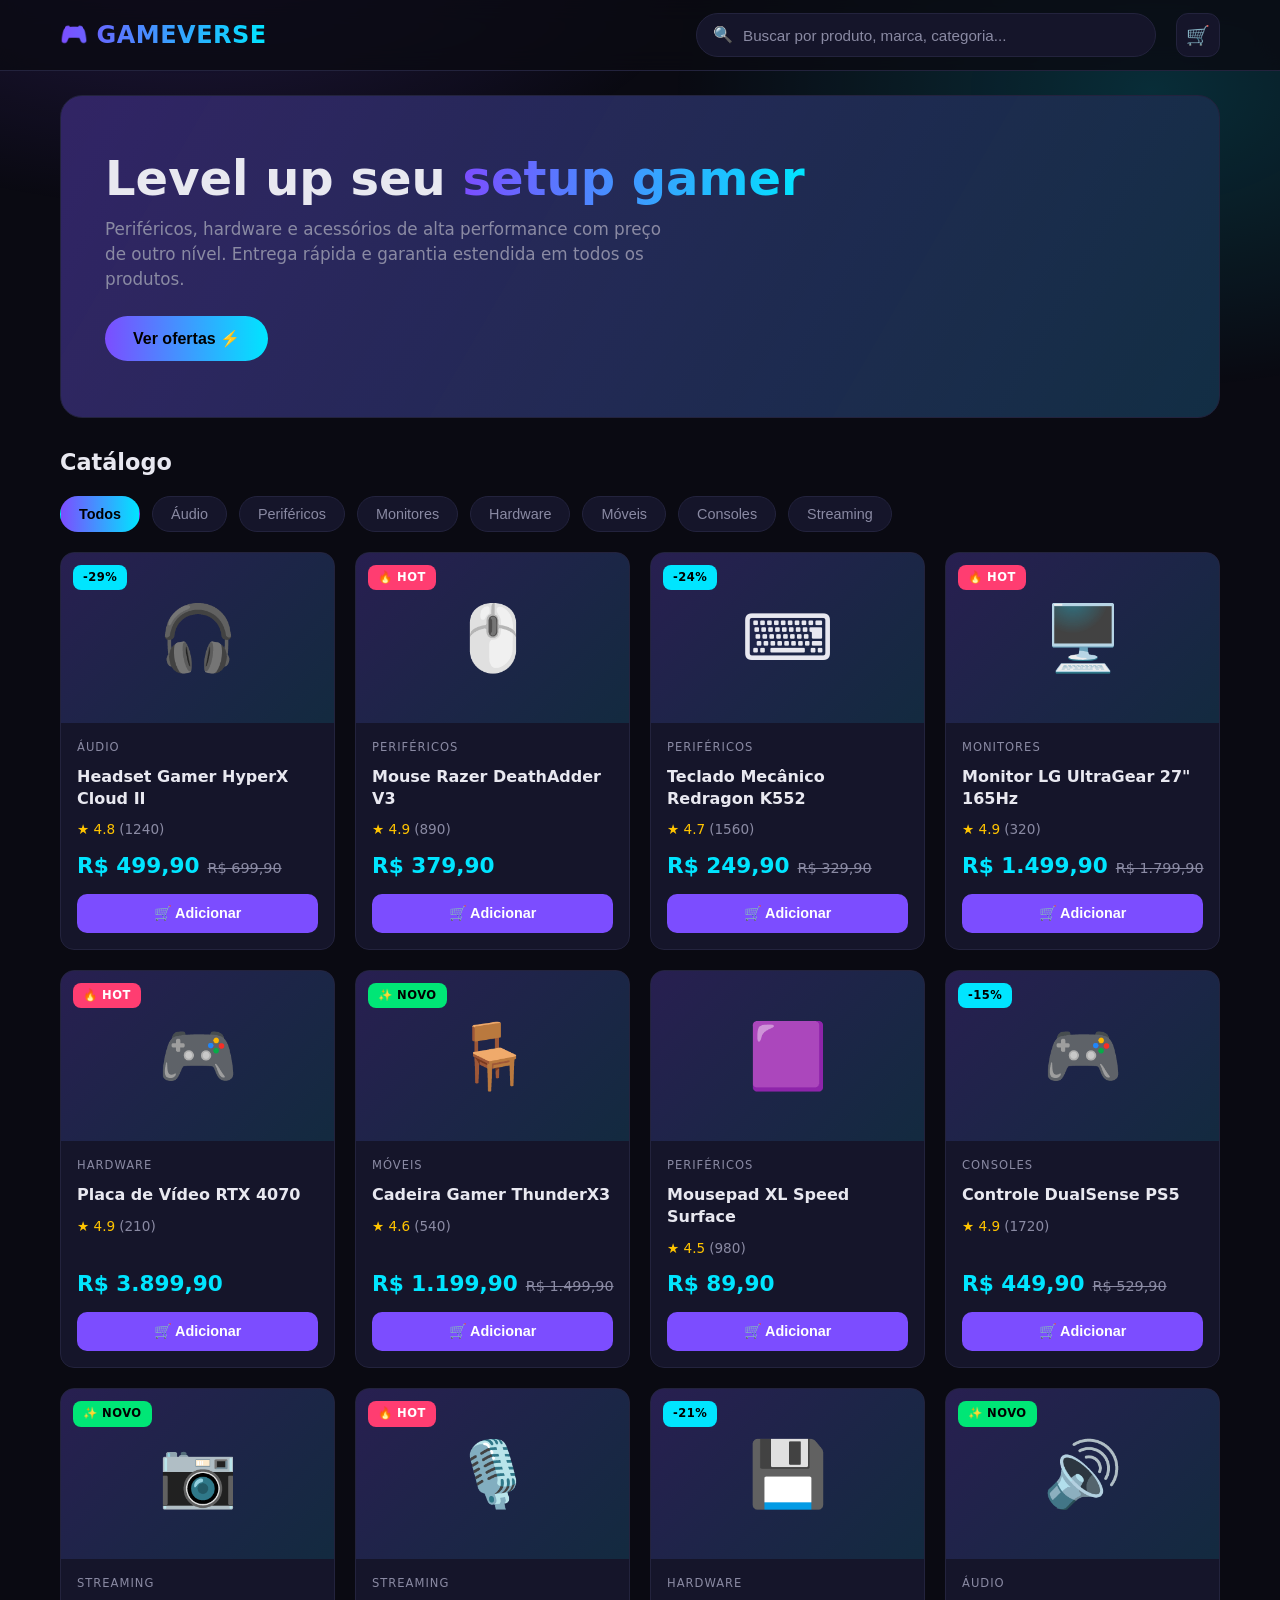
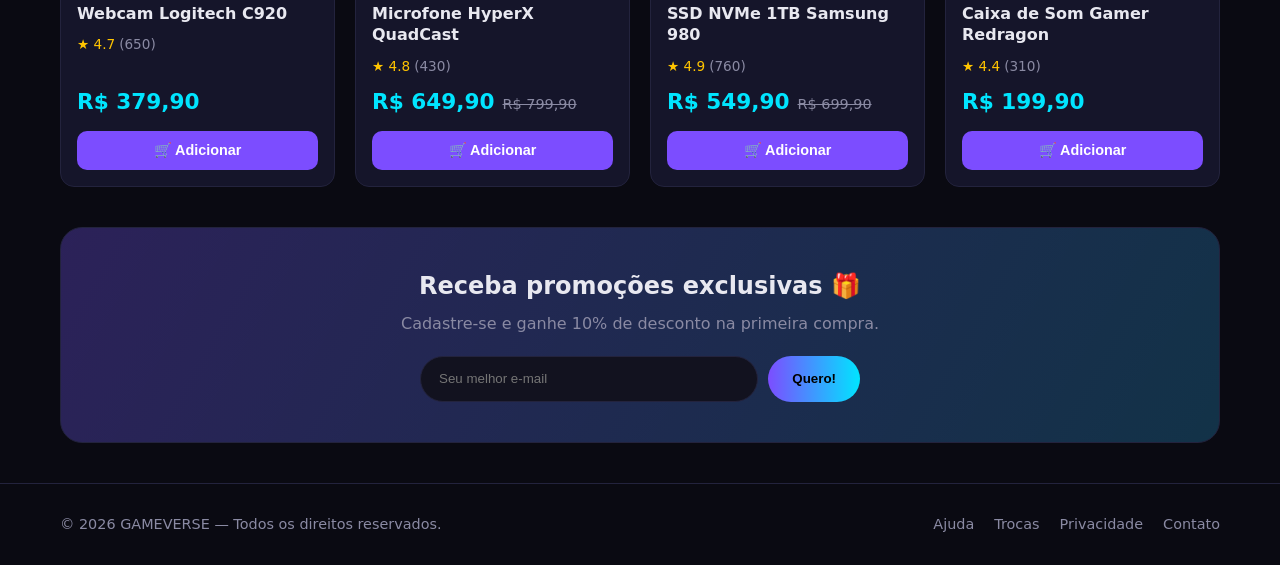
==== index.html @ d92091ca "feat: initial commit - Gameverse store" ====
<!DOCTYPE html>
<html lang="pt-BR">
<head>
<meta charset="UTF-8">
<meta name="viewport" content="width=device-width, initial-scale=1.0">
<title>GAMEVERSE • Sua loja gamer</title>
<link rel="stylesheet" href="style.css">
</head>
<body>

<header>
  <div class="wrap nav">
    <a href="#" class="logo"><span class="icon">🎮</span>GAMEVERSE</a>
    <div class="search">
      <span>🔍</span>
      <input type="text" id="search" placeholder="Buscar por produto, marca, categoria...">
    </div>
    <button class="cart-btn" id="openCart" aria-label="Abrir carrinho">🛒<span class="badge hidden" id="cartBadge">0</span></button>
  </div>
</header>

<main class="wrap">

  <section class="hero">
    <h1>Level up seu <span>setup gamer</span></h1>
    <p>Periféricos, hardware e acessórios de alta performance com preço de outro nível. Entrega rápida e garantia estendida em todos os produtos.</p>
    <button class="cta" onclick="document.getElementById('catalogo').scrollIntoView({behavior:'smooth'})">Ver ofertas ⚡</button>
  </section>

  <h2 class="section-title" id="catalogo">Catálogo</h2>
  <div class="cats" id="cats"></div>

  <div class="grid" id="grid"></div>
  <div class="empty" id="empty" style="display:none">
    <span class="big">🕹️</span>
    <p>Nenhum produto encontrado. Tente outra busca ou categoria.</p>
  </div>

  <section class="newsletter">
    <h2>Receba promoções exclusivas 🎁</h2>
    <p>Cadastre-se e ganhe 10% de desconto na primeira compra.</p>
    <form class="news-form" id="newsForm">
      <input type="email" placeholder="Seu melhor e-mail" required>
      <button type="submit">Quero!</button>
    </form>
  </section>
</main>

<footer>
  <div class="wrap foot">
    <span>© 2026 GAMEVERSE — Todos os direitos reservados.</span>
    <div class="links">
      <a href="#">Ajuda</a>
      <a href="#">Trocas</a>
      <a href="#">Privacidade</a>
      <a href="#">Contato</a>
    </div>
  </div>
</footer>

<!-- Cart drawer -->
<div class="overlay" id="overlay"></div>
<aside class="drawer" id="drawer">
  <div class="drawer-head">
    <h3>🛒 Seu carrinho</h3>
    <button id="closeCart">&times;</button>
  </div>
  <div class="drawer-body" id="cartItems"></div>
  <div class="drawer-foot">
    <div class="total-row"><span>Total</span><span class="val" id="total">R$ 0,00</span></div>
    <button class="checkout" id="checkout">Finalizar compra</button>
  </div>
</aside>

<div class="toast" id="toast"></div>

<script src="script.js"></script>
</body>
</html>
---- style.css ----
:root{
  --bg:#0a0a12;
  --bg-alt:#12121f;
  --card:#15152a;
  --card-hover:#1b1b36;
  --border:#23233d;
  --text:#e8e8f0;
  --muted:#8a8aa3;
  --neon:#7c4dff;
  --neon-2:#00e5ff;
  --danger:#ff3d71;
  --ok:#00e676;
  --radius:14px;
}
*{box-sizing:border-box;margin:0;padding:0}
html{scroll-behavior:smooth}
body{
  font-family:'Segoe UI',system-ui,-apple-system,Roboto,Helvetica,sans-serif;
  background:var(--bg);
  color:var(--text);
  line-height:1.5;
  min-height:100vh;
  overflow-x:hidden;
}
a{color:inherit;text-decoration:none}

/* background glow */
body::before{
  content:"";
  position:fixed;inset:0;
  background:
    radial-gradient(900px 500px at 15% -10%, rgba(124,77,255,.22), transparent 60%),
    radial-gradient(800px 500px at 90% 10%, rgba(0,229,255,.16), transparent 60%);
  pointer-events:none;z-index:0;
}

.wrap{max-width:1200px;margin:0 auto;padding:0 20px;position:relative;z-index:1}

/* ===== Header ===== */
header{
  position:sticky;top:0;z-index:50;
  background:rgba(10,10,18,.8);
  backdrop-filter:blur(12px);
  border-bottom:1px solid var(--border);
}
.nav{display:flex;align-items:center;gap:20px;height:70px}
.logo{
  font-size:1.5rem;font-weight:800;letter-spacing:.5px;
  background:linear-gradient(90deg,var(--neon),var(--neon-2));
  -webkit-background-clip:text;background-clip:text;color:transparent;
  display:flex;align-items:center;gap:8px;white-space:nowrap;
}
.logo .icon{font-size:1.4rem;-webkit-text-fill-color:initial}
.search{
  flex:1;display:flex;align-items:center;gap:10px;
  background:var(--card);border:1px solid var(--border);border-radius:100px;
  padding:0 16px;height:44px;max-width:460px;margin-left:auto;
}
.search input{
  flex:1;background:transparent;border:none;outline:none;color:var(--text);
  font-size:.95rem;
}
.search input::placeholder{color:var(--muted)}
.cart-btn{
  position:relative;background:var(--card);border:1px solid var(--border);
  width:44px;height:44px;border-radius:12px;cursor:pointer;
  display:flex;align-items:center;justify-content:center;font-size:1.2rem;
  transition:.2s;
}
.cart-btn:hover{border-color:var(--neon);box-shadow:0 0 16px rgba(124,77,255,.4)}
.cart-btn .badge{
  position:absolute;top:-8px;right:-8px;
  background:var(--neon-2);color:#000;font-weight:700;font-size:.72rem;
  min-width:20px;height:20px;border-radius:10px;
  display:flex;align-items:center;justify-content:center;padding:0 5px;
}
.badge.hidden{display:none}

/* ===== Hero ===== */
.hero{
  position:relative;margin:24px 0;padding:56px 44px;border-radius:22px;
  background:
    linear-gradient(120deg, rgba(124,77,255,.28), rgba(0,229,255,.12)),
    var(--card);
  border:1px solid var(--border);
  overflow:hidden;
}
.hero h1{font-size:clamp(1.8rem,4vw,3rem);font-weight:800;line-height:1.1}
.hero h1 span{background:linear-gradient(90deg,var(--neon),var(--neon-2));-webkit-background-clip:text;background-clip:text;color:transparent}
.hero p{color:var(--muted);margin-top:12px;font-size:1.05rem;max-width:560px}
.hero .cta{
  display:inline-block;margin-top:24px;padding:13px 28px;border-radius:100px;
  background:linear-gradient(90deg,var(--neon),var(--neon-2));color:#000;font-weight:700;
  transition:.2s;border:none;cursor:pointer;font-size:1rem;
}
.hero .cta:hover{transform:translateY(-2px);box-shadow:0 8px 28px rgba(124,77,255,.5)}

/* ===== Categories ===== */
.cats{display:flex;gap:12px;flex-wrap:wrap;margin-bottom:20px}
.cat{
  padding:9px 18px;border-radius:100px;background:var(--card);
  border:1px solid var(--border);cursor:pointer;font-size:.9rem;color:var(--muted);
  transition:.2s;user-select:none;
}
.cat:hover{border-color:var(--neon);color:var(--text)}
.cat.active{background:linear-gradient(90deg,var(--neon),var(--neon-2));color:#000;font-weight:600;border-color:transparent}

.section-title{font-size:1.4rem;font-weight:700;margin:28px 0 16px}
.section-title small{color:var(--muted);font-weight:400;font-size:.95rem;margin-left:8px}

/* ===== Products ===== */
.grid{display:grid;grid-template-columns:repeat(auto-fill,minmax(240px,1fr));gap:20px}
.card{
  background:var(--card);border:1px solid var(--border);border-radius:var(--radius);
  overflow:hidden;transition:.25s;display:flex;flex-direction:column;
}
.card:hover{transform:translateY(-4px);border-color:var(--neon);box-shadow:0 12px 30px rgba(0,0,0,.45)}
.thumb{
  height:170px;display:flex;align-items:center;justify-content:center;
  font-size:4rem;position:relative;
}
.tag{
  position:absolute;top:12px;left:12px;padding:4px 10px;border-radius:8px;
  font-size:.72rem;font-weight:700;letter-spacing:.5px;text-transform:uppercase;
}
.tag.hot{background:var(--danger);color:#fff}
.tag.sale{background:var(--neon-2);color:#000}
.tag.new{background:var(--ok);color:#000}
.body{padding:16px;display:flex;flex-direction:column;gap:10px;flex:1}
.category{font-size:.72rem;color:var(--muted);text-transform:uppercase;letter-spacing:1px}
.name{font-weight:700;font-size:1rem;line-height:1.35}
.rating{color:#ffc400;font-size:.85rem}
.rating span{color:var(--muted);margin-left:4px}
.price-row{display:flex;align-items:baseline;gap:8px;margin-top:auto}
.price{font-size:1.35rem;font-weight:800;color:var(--neon-2)}
.old{color:var(--muted);text-decoration:line-through;font-size:.9rem}
.add{
  margin-top:2px;padding:11px;border:none;border-radius:10px;cursor:pointer;
  font-weight:700;font-size:.9rem;background:var(--neon);color:#fff;transition:.2s;
  display:flex;align-items:center;justify-content:center;gap:6px;
}
.add:hover{filter:brightness(1.15)}
.add.added{background:var(--ok);color:#000}

.empty{
  text-align:center;padding:60px 20px;color:var(--muted);
}
.empty .big{font-size:3.5rem;display:block;margin-bottom:12px}

/* ===== Newsletter ===== */
.newsletter{
  margin:40px 0;padding:40px;border-radius:22px;text-align:center;
  background:linear-gradient(120deg,rgba(124,77,255,.22),rgba(0,229,255,.14)),var(--card);
  border:1px solid var(--border);
}
.newsletter h2{font-size:1.5rem;font-weight:800}
.newsletter p{color:var(--muted);margin:8px 0 20px}
.news-form{display:flex;gap:10px;max-width:440px;margin:0 auto}
.news-form input{flex:1;height:46px;border-radius:100px;padding:0 18px;background:var(--bg-alt);border:1px solid var(--border);color:var(--text);outline:none}
.news-form button{height:46px;padding:0 24px;border-radius:100px;border:none;background:linear-gradient(90deg,var(--neon),var(--neon-2));color:#000;font-weight:700;cursor:pointer}

/* ===== Footer ===== */
footer{border-top:1px solid var(--border);margin-top:40px;padding:30px 0}
.foot{display:flex;justify-content:space-between;align-items:center;gap:20px;flex-wrap:wrap;color:var(--muted);font-size:.9rem}
.foot .links{display:flex;gap:20px}
.foot a:hover{color:var(--neon-2)}

/* ===== Cart drawer ===== */
.overlay{
  position:fixed;inset:0;background:rgba(0,0,0,.55);z-index:90;
  opacity:0;pointer-events:none;transition:.25s;
}
.overlay.open{opacity:1;pointer-events:auto}
.drawer{
  position:fixed;top:0;right:0;height:100%;width:400px;max-width:92vw;
  background:var(--bg-alt);border-left:1px solid var(--border);z-index:91;
  transform:translateX(100%);transition:.3s cubic-bezier(.22,.9,.35,1);
  display:flex;flex-direction:column;
}
.drawer.open{transform:translateX(0)}
.drawer-head{display:flex;align-items:center;justify-content:space-between;padding:20px;border-bottom:1px solid var(--border)}
.drawer-head h3{font-size:1.2rem}
.drawer-head button{background:none;border:none;color:var(--muted);font-size:1.6rem;cursor:pointer;line-height:1}
.drawer-body{flex:1;overflow-y:auto;padding:16px 20px}
.cart-item{display:flex;gap:12px;padding:12px 0;border-bottom:1px solid var(--border)}
.cart-item .emo{font-size:2rem;width:54px;height:54px;background:var(--card);border-radius:10px;display:flex;align-items:center;justify-content:center}
.cart-item .info{flex:1}
.cart-item .info .n{font-weight:600;font-size:.9rem}
.cart-item .info .p{color:var(--neon-2);font-weight:700;font-size:.85rem}
.qty{display:flex;align-items:center;gap:8px;margin-top:6px}
.qty button{width:24px;height:24px;border-radius:6px;border:1px solid var(--border);background:var(--card);color:var(--text);cursor:pointer;font-weight:700}
.qty button:hover{border-color:var(--neon)}
.rmv{background:none;border:none;color:var(--muted);cursor:pointer;font-size:.8rem;align-self:flex-start}
.rmv:hover{color:var(--danger)}
.drawer-foot{padding:20px;border-top:1px solid var(--border)}
.total-row{display:flex;justify-content:space-between;font-size:1.1rem;font-weight:700;margin-bottom:14px}
.total-row .val{color:var(--neon-2)}
.checkout{width:100%;padding:14px;border:none;border-radius:12px;background:linear-gradient(90deg,var(--neon),var(--neon-2));color:#000;font-weight:800;font-size:1rem;cursor:pointer;transition:.2s}
.checkout:hover{filter:brightness(1.1)}

/* ===== Toast ===== */
.toast{
  position:fixed;bottom:24px;left:50%;transform:translateX(-50%) translateY(80px);
  background:var(--neon);color:#fff;padding:13px 22px;border-radius:100px;
  font-weight:600;box-shadow:0 8px 24px rgba(0,0,0,.4);z-index:99;
  transition:.3s;opacity:0;
}
.toast.show{transform:translateX(-50%) translateY(0);opacity:1}

@media(max-width:640px){
  .nav{gap:12px}
  .search{max-width:none}
  .hero{padding:36px 22px}
  .grid{grid-template-columns:repeat(auto-fill,minmax(160px,1fr))}
  .thumb{height:130px;font-size:3rem}
}
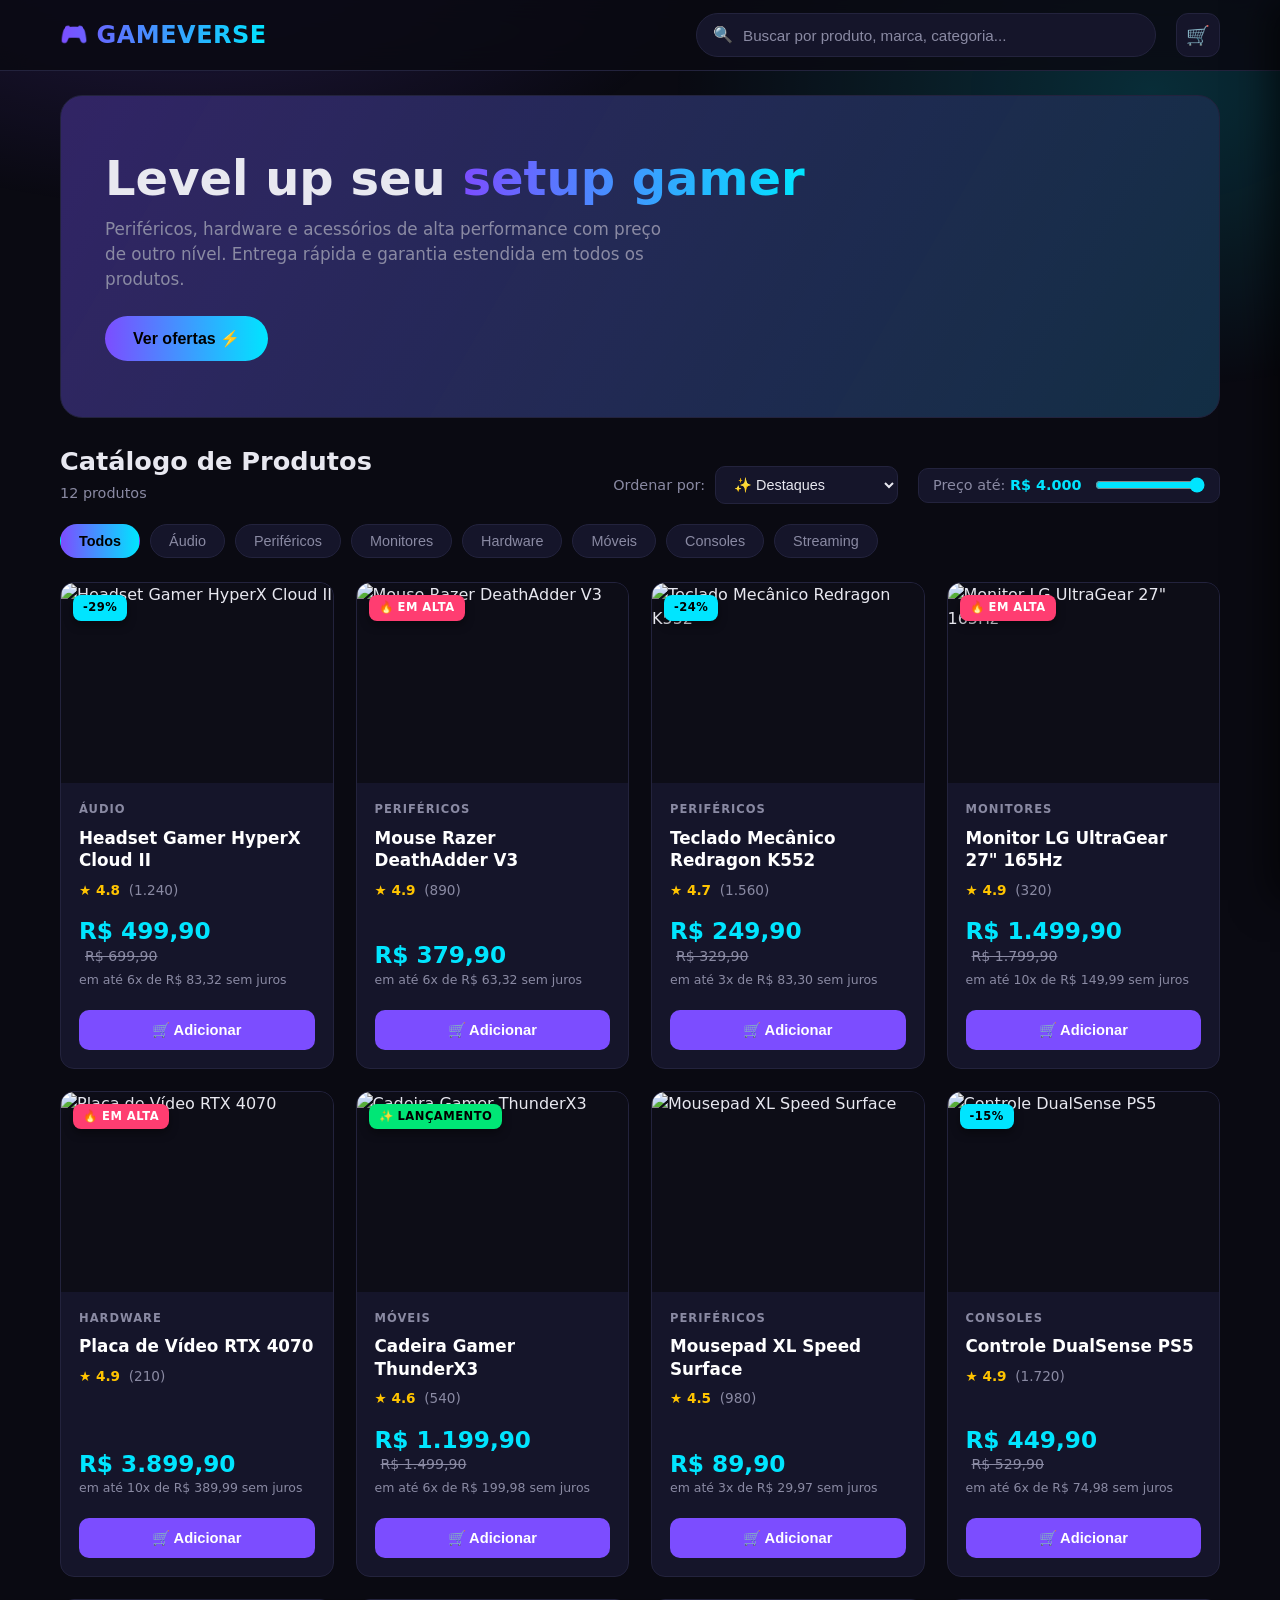
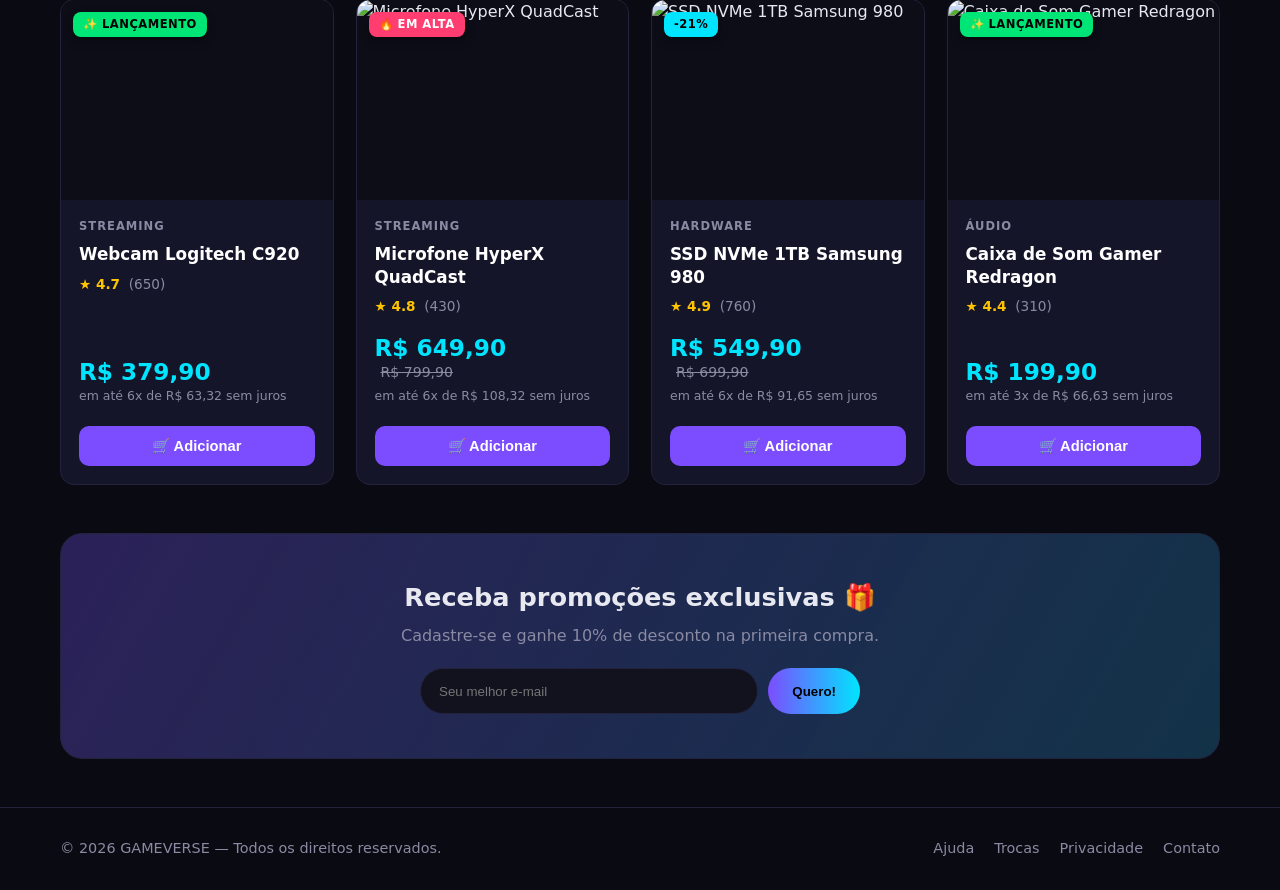
==== commit dec9bfec: "feat: replace emojis with high-res product photos, add price sorting and range filter" ====
--- a/index.html
+++ b/index.html
@@ -3,6 +3,8 @@
 <head>
 <meta charset="UTF-8">
 <meta name="viewport" content="width=device-width, initial-scale=1.0">
+<meta name="description" content="GAMEVERSE - Sua loja gamer definitiva com periféricos, hardware e acessórios de alta performance.">
+<link rel="icon" href="data:image/svg+xml,<svg xmlns=%22http://www.w3.org/2000/svg%22 viewBox=%220 0 100 100%22><text y=%22.9em%22 font-size=%2290%22>🎮</text></svg>">
 <title>GAMEVERSE • Sua loja gamer</title>
 <link rel="stylesheet" href="style.css">
 </head>
@@ -13,7 +15,7 @@
     <a href="#" class="logo"><span class="icon">🎮</span>GAMEVERSE</a>
     <div class="search">
       <span>🔍</span>
-      <input type="text" id="search" placeholder="Buscar por produto, marca, categoria...">
+      <input type="text" id="search" placeholder="Buscar por produto, marca, categoria..." aria-label="Buscar produtos">
     </div>
     <button class="cart-btn" id="openCart" aria-label="Abrir carrinho">🛒<span class="badge hidden" id="cartBadge">0</span></button>
   </div>
@@ -27,20 +29,47 @@
     <button class="cta" onclick="document.getElementById('catalogo').scrollIntoView({behavior:'smooth'})">Ver ofertas ⚡</button>
   </section>
 
-  <h2 class="section-title" id="catalogo">Catálogo</h2>
-  <div class="cats" id="cats"></div>
+  <section class="catalog-section">
+    <div class="catalog-header">
+      <div>
+        <h2 class="section-title" id="catalogo">Catálogo de Produtos</h2>
+        <span class="catalog-count" id="catalogCount">12 produtos</span>
+      </div>
 
-  <div class="grid" id="grid"></div>
-  <div class="empty" id="empty" style="display:none">
-    <span class="big">🕹️</span>
-    <p>Nenhum produto encontrado. Tente outra busca ou categoria.</p>
-  </div>
+      <div class="catalog-controls">
+        <div class="control-group">
+          <label for="sortSelect">Ordenar por:</label>
+          <select id="sortSelect" class="custom-select" aria-label="Ordenar produtos por preço ou avaliação">
+            <option value="featured">✨ Destaques</option>
+            <option value="price-asc">💰 Menor Preço</option>
+            <option value="price-desc">💎 Maior Preço</option>
+            <option value="rating">⭐ Melhor Avaliação</option>
+          </select>
+        </div>
+
+        <div class="control-group price-filter-group">
+          <label for="priceRange">Preço até: <strong id="priceVal">R$ 4.000</strong></label>
+          <input type="range" id="priceRange" min="80" max="4000" step="50" value="4000" aria-label="Filtrar por preço máximo">
+        </div>
+      </div>
+    </div>
+
+    <div class="cats" id="cats" role="tablist" aria-label="Categorias de produtos"></div>
+
+    <div class="grid" id="grid"></div>
+
+    <div class="empty" id="empty" style="display:none">
+      <span class="big">🕹️</span>
+      <p>Nenhum produto encontrado com os filtros selecionados.</p>
+      <button class="reset-filter-btn" id="resetFilters">Limpar filtros</button>
+    </div>
+  </section>
 
   <section class="newsletter">
     <h2>Receba promoções exclusivas 🎁</h2>
     <p>Cadastre-se e ganhe 10% de desconto na primeira compra.</p>
     <form class="news-form" id="newsForm">
-      <input type="email" placeholder="Seu melhor e-mail" required>
+      <input type="email" placeholder="Seu melhor e-mail" required aria-label="Seu e-mail para newsletter">
       <button type="submit">Quero!</button>
     </form>
   </section>
@@ -60,10 +89,10 @@
 
 <!-- Cart drawer -->
 <div class="overlay" id="overlay"></div>
-<aside class="drawer" id="drawer">
+<aside class="drawer" id="drawer" role="dialog" aria-modal="true" aria-labelledby="cartTitle">
   <div class="drawer-head">
-    <h3>🛒 Seu carrinho</h3>
-    <button id="closeCart">&times;</button>
+    <h3 id="cartTitle">🛒 Seu carrinho</h3>
+    <button id="closeCart" aria-label="Fechar carrinho">&times;</button>
   </div>
   <div class="drawer-body" id="cartItems"></div>
   <div class="drawer-foot">
@@ -72,7 +101,7 @@
   </div>
 </aside>
 
-<div class="toast" id="toast"></div>
+<div class="toast" id="toast" role="status" aria-live="polite"></div>
 
 <script src="script.js"></script>
 </body>
--- a/style.css
+++ b/style.css
@@ -1,216 +1,330 @@
-:root{
-  --bg:#0a0a12;
-  --bg-alt:#12121f;
-  --card:#15152a;
-  --card-hover:#1b1b36;
-  --border:#23233d;
-  --text:#e8e8f0;
-  --muted:#8a8aa3;
-  --neon:#7c4dff;
-  --neon-2:#00e5ff;
-  --danger:#ff3d71;
-  --ok:#00e676;
-  --radius:14px;
-}
-*{box-sizing:border-box;margin:0;padding:0}
-html{scroll-behavior:smooth}
-body{
-  font-family:'Segoe UI',system-ui,-apple-system,Roboto,Helvetica,sans-serif;
-  background:var(--bg);
-  color:var(--text);
-  line-height:1.5;
-  min-height:100vh;
-  overflow-x:hidden;
-}
-a{color:inherit;text-decoration:none}
-
-/* background glow */
-body::before{
-  content:"";
-  position:fixed;inset:0;
+:root {
+  --bg: #0a0a12;
+  --bg-alt: #12121f;
+  --card: #15152a;
+  --card-hover: #1b1b36;
+  --border: #23233d;
+  --text: #e8e8f0;
+  --muted: #8a8aa3;
+  --neon: #7c4dff;
+  --neon-2: #00e5ff;
+  --danger: #ff3d71;
+  --ok: #00e676;
+  --radius: 14px;
+}
+
+* { box-sizing: border-box; margin: 0; padding: 0; }
+html { scroll-behavior: smooth; }
+body {
+  font-family: 'Segoe UI', system-ui, -apple-system, Roboto, Helvetica, sans-serif;
+  background: var(--bg);
+  color: var(--text);
+  line-height: 1.5;
+  min-height: 100vh;
+  overflow-x: hidden;
+}
+a { color: inherit; text-decoration: none; }
+
+/* background ambient glow */
+body::before {
+  content: "";
+  position: fixed; inset: 0;
   background:
-    radial-gradient(900px 500px at 15% -10%, rgba(124,77,255,.22), transparent 60%),
-    radial-gradient(800px 500px at 90% 10%, rgba(0,229,255,.16), transparent 60%);
-  pointer-events:none;z-index:0;
-}
-
-.wrap{max-width:1200px;margin:0 auto;padding:0 20px;position:relative;z-index:1}
+    radial-gradient(900px 500px at 15% -10%, rgba(124, 77, 255, .22), transparent 60%),
+    radial-gradient(800px 500px at 90% 10%, rgba(0, 229, 255, .16), transparent 60%);
+  pointer-events: none; z-index: 0;
+}
+
+.wrap { max-width: 1200px; margin: 0 auto; padding: 0 20px; position: relative; z-index: 1; }
 
 /* ===== Header ===== */
-header{
-  position:sticky;top:0;z-index:50;
-  background:rgba(10,10,18,.8);
-  backdrop-filter:blur(12px);
-  border-bottom:1px solid var(--border);
-}
-.nav{display:flex;align-items:center;gap:20px;height:70px}
-.logo{
-  font-size:1.5rem;font-weight:800;letter-spacing:.5px;
-  background:linear-gradient(90deg,var(--neon),var(--neon-2));
-  -webkit-background-clip:text;background-clip:text;color:transparent;
-  display:flex;align-items:center;gap:8px;white-space:nowrap;
-}
-.logo .icon{font-size:1.4rem;-webkit-text-fill-color:initial}
-.search{
-  flex:1;display:flex;align-items:center;gap:10px;
-  background:var(--card);border:1px solid var(--border);border-radius:100px;
-  padding:0 16px;height:44px;max-width:460px;margin-left:auto;
-}
-.search input{
-  flex:1;background:transparent;border:none;outline:none;color:var(--text);
-  font-size:.95rem;
-}
-.search input::placeholder{color:var(--muted)}
-.cart-btn{
-  position:relative;background:var(--card);border:1px solid var(--border);
-  width:44px;height:44px;border-radius:12px;cursor:pointer;
-  display:flex;align-items:center;justify-content:center;font-size:1.2rem;
-  transition:.2s;
-}
-.cart-btn:hover{border-color:var(--neon);box-shadow:0 0 16px rgba(124,77,255,.4)}
-.cart-btn .badge{
-  position:absolute;top:-8px;right:-8px;
-  background:var(--neon-2);color:#000;font-weight:700;font-size:.72rem;
-  min-width:20px;height:20px;border-radius:10px;
-  display:flex;align-items:center;justify-content:center;padding:0 5px;
-}
-.badge.hidden{display:none}
+header {
+  position: sticky; top: 0; z-index: 50;
+  background: rgba(10, 10, 18, .85);
+  backdrop-filter: blur(14px);
+  -webkit-backdrop-filter: blur(14px);
+  border-bottom: 1px solid var(--border);
+}
+.nav { display: flex; align-items: center; gap: 20px; height: 70px; }
+.logo {
+  font-size: 1.5rem; font-weight: 800; letter-spacing: .5px;
+  background: linear-gradient(90deg, var(--neon), var(--neon-2));
+  -webkit-background-clip: text; background-clip: text; color: transparent;
+  display: flex; align-items: center; gap: 8px; white-space: nowrap;
+}
+.logo .icon { font-size: 1.4rem; -webkit-text-fill-color: initial; }
+.search {
+  flex: 1; display: flex; align-items: center; gap: 10px;
+  background: var(--card); border: 1px solid var(--border); border-radius: 100px;
+  padding: 0 16px; height: 44px; max-width: 460px; margin-left: auto;
+  transition: border-color .2s, box-shadow .2s;
+}
+.search:focus-within {
+  border-color: var(--neon);
+  box-shadow: 0 0 16px rgba(124, 77, 255, .25);
+}
+.search input {
+  flex: 1; background: transparent; border: none; outline: none; color: var(--text);
+  font-size: .95rem;
+}
+.search input::placeholder { color: var(--muted); }
+.cart-btn {
+  position: relative; background: var(--card); border: 1px solid var(--border);
+  width: 44px; height: 44px; border-radius: 12px; cursor: pointer;
+  display: flex; align-items: center; justify-content: center; font-size: 1.2rem;
+  transition: .2s;
+}
+.cart-btn:hover { border-color: var(--neon); box-shadow: 0 0 16px rgba(124, 77, 255, .4); }
+.cart-btn .badge {
+  position: absolute; top: -8px; right: -8px;
+  background: var(--neon-2); color: #000; font-weight: 700; font-size: .72rem;
+  min-width: 20px; height: 20px; border-radius: 10px;
+  display: flex; align-items: center; justify-content: center; padding: 0 5px;
+}
+.badge.hidden { display: none; }
 
 /* ===== Hero ===== */
-.hero{
-  position:relative;margin:24px 0;padding:56px 44px;border-radius:22px;
+.hero {
+  position: relative; margin: 24px 0; padding: 56px 44px; border-radius: 22px;
   background:
-    linear-gradient(120deg, rgba(124,77,255,.28), rgba(0,229,255,.12)),
+    linear-gradient(120deg, rgba(124, 77, 255, .28), rgba(0, 229, 255, .12)),
     var(--card);
-  border:1px solid var(--border);
-  overflow:hidden;
-}
-.hero h1{font-size:clamp(1.8rem,4vw,3rem);font-weight:800;line-height:1.1}
-.hero h1 span{background:linear-gradient(90deg,var(--neon),var(--neon-2));-webkit-background-clip:text;background-clip:text;color:transparent}
-.hero p{color:var(--muted);margin-top:12px;font-size:1.05rem;max-width:560px}
-.hero .cta{
-  display:inline-block;margin-top:24px;padding:13px 28px;border-radius:100px;
-  background:linear-gradient(90deg,var(--neon),var(--neon-2));color:#000;font-weight:700;
-  transition:.2s;border:none;cursor:pointer;font-size:1rem;
-}
-.hero .cta:hover{transform:translateY(-2px);box-shadow:0 8px 28px rgba(124,77,255,.5)}
+  border: 1px solid var(--border);
+  overflow: hidden;
+}
+.hero h1 { font-size: clamp(1.8rem, 4vw, 3rem); font-weight: 800; line-height: 1.1; }
+.hero h1 span {
+  background: linear-gradient(90deg, var(--neon), var(--neon-2));
+  -webkit-background-clip: text; background-clip: text; color: transparent;
+}
+.hero p { color: var(--muted); margin-top: 12px; font-size: 1.05rem; max-width: 560px; }
+.hero .cta {
+  display: inline-block; margin-top: 24px; padding: 13px 28px; border-radius: 100px;
+  background: linear-gradient(90deg, var(--neon), var(--neon-2)); color: #000; font-weight: 700;
+  transition: .2s; border: none; cursor: pointer; font-size: 1rem;
+}
+.hero .cta:hover { transform: translateY(-2px); box-shadow: 0 8px 28px rgba(124, 77, 255, .5); }
+
+/* ===== Catalog Header & Controls ===== */
+.catalog-section { margin-top: 20px; }
+.catalog-header {
+  display: flex; justify-content: space-between; align-items: flex-end;
+  gap: 20px; flex-wrap: wrap; margin-bottom: 20px;
+}
+.section-title { font-size: 1.6rem; font-weight: 800; }
+.catalog-count { color: var(--muted); font-size: .9rem; display: block; margin-top: 2px; }
+
+.catalog-controls {
+  display: flex; align-items: center; gap: 20px; flex-wrap: wrap;
+}
+.control-group {
+  display: flex; align-items: center; gap: 10px; font-size: .9rem; color: var(--muted);
+}
+.custom-select {
+  background: var(--card); border: 1px solid var(--border); color: var(--text);
+  padding: 9px 14px; border-radius: 10px; outline: none; font-size: .9rem;
+  cursor: pointer; transition: border-color .2s;
+}
+.custom-select:hover, .custom-select:focus {
+  border-color: var(--neon);
+}
+.custom-select option {
+  background: var(--bg-alt); color: var(--text);
+}
+
+/* Price Range Slider */
+.price-filter-group {
+  background: var(--card); padding: 6px 14px; border-radius: 10px;
+  border: 1px solid var(--border);
+}
+.price-filter-group strong { color: var(--neon-2); font-weight: 700; min-width: 75px; display: inline-block; }
+.price-filter-group input[type="range"] {
+  accent-color: var(--neon-2);
+  cursor: pointer;
+  width: 110px;
+}
 
 /* ===== Categories ===== */
-.cats{display:flex;gap:12px;flex-wrap:wrap;margin-bottom:20px}
-.cat{
-  padding:9px 18px;border-radius:100px;background:var(--card);
-  border:1px solid var(--border);cursor:pointer;font-size:.9rem;color:var(--muted);
-  transition:.2s;user-select:none;
-}
-.cat:hover{border-color:var(--neon);color:var(--text)}
-.cat.active{background:linear-gradient(90deg,var(--neon),var(--neon-2));color:#000;font-weight:600;border-color:transparent}
-
-.section-title{font-size:1.4rem;font-weight:700;margin:28px 0 16px}
-.section-title small{color:var(--muted);font-weight:400;font-size:.95rem;margin-left:8px}
-
-/* ===== Products ===== */
-.grid{display:grid;grid-template-columns:repeat(auto-fill,minmax(240px,1fr));gap:20px}
-.card{
-  background:var(--card);border:1px solid var(--border);border-radius:var(--radius);
-  overflow:hidden;transition:.25s;display:flex;flex-direction:column;
-}
-.card:hover{transform:translateY(-4px);border-color:var(--neon);box-shadow:0 12px 30px rgba(0,0,0,.45)}
-.thumb{
-  height:170px;display:flex;align-items:center;justify-content:center;
-  font-size:4rem;position:relative;
-}
-.tag{
-  position:absolute;top:12px;left:12px;padding:4px 10px;border-radius:8px;
-  font-size:.72rem;font-weight:700;letter-spacing:.5px;text-transform:uppercase;
-}
-.tag.hot{background:var(--danger);color:#fff}
-.tag.sale{background:var(--neon-2);color:#000}
-.tag.new{background:var(--ok);color:#000}
-.body{padding:16px;display:flex;flex-direction:column;gap:10px;flex:1}
-.category{font-size:.72rem;color:var(--muted);text-transform:uppercase;letter-spacing:1px}
-.name{font-weight:700;font-size:1rem;line-height:1.35}
-.rating{color:#ffc400;font-size:.85rem}
-.rating span{color:var(--muted);margin-left:4px}
-.price-row{display:flex;align-items:baseline;gap:8px;margin-top:auto}
-.price{font-size:1.35rem;font-weight:800;color:var(--neon-2)}
-.old{color:var(--muted);text-decoration:line-through;font-size:.9rem}
-.add{
-  margin-top:2px;padding:11px;border:none;border-radius:10px;cursor:pointer;
-  font-weight:700;font-size:.9rem;background:var(--neon);color:#fff;transition:.2s;
-  display:flex;align-items:center;justify-content:center;gap:6px;
-}
-.add:hover{filter:brightness(1.15)}
-.add.added{background:var(--ok);color:#000}
-
-.empty{
-  text-align:center;padding:60px 20px;color:var(--muted);
-}
-.empty .big{font-size:3.5rem;display:block;margin-bottom:12px}
+.cats { display: flex; gap: 10px; flex-wrap: wrap; margin-bottom: 24px; }
+.cat {
+  padding: 8px 18px; border-radius: 100px; background: var(--card);
+  border: 1px solid var(--border); cursor: pointer; font-size: .9rem; color: var(--muted);
+  transition: .2s; user-select: none;
+}
+.cat:hover { border-color: var(--neon); color: var(--text); }
+.cat.active {
+  background: linear-gradient(90deg, var(--neon), var(--neon-2)); color: #000;
+  font-weight: 700; border-color: transparent;
+}
+
+/* ===== Products Grid ===== */
+.grid { display: grid; grid-template-columns: repeat(auto-fill, minmax(260px, 1fr)); gap: 22px; }
+.card {
+  background: var(--card); border: 1px solid var(--border); border-radius: var(--radius);
+  overflow: hidden; transition: transform .25s ease, border-color .25s ease, box-shadow .25s ease;
+  display: flex; flex-direction: column; position: relative;
+}
+.card:hover {
+  transform: translateY(-5px); border-color: var(--neon);
+  box-shadow: 0 16px 36px rgba(0, 0, 0, .55);
+}
+
+.thumb {
+  height: 200px; position: relative; overflow: hidden;
+  background: #0d0d17;
+  display: flex; align-items: center; justify-content: center;
+}
+.product-img {
+  width: 100%; height: 100%; object-fit: cover;
+  transition: transform .4s cubic-bezier(.16, 1, .3, 1);
+}
+.card:hover .product-img {
+  transform: scale(1.08);
+}
+
+.tag {
+  position: absolute; top: 12px; left: 12px; padding: 4px 10px; border-radius: 8px;
+  font-size: .72rem; font-weight: 800; letter-spacing: .5px; text-transform: uppercase;
+  z-index: 2; box-shadow: 0 4px 10px rgba(0,0,0,.4);
+}
+.tag.hot { background: var(--danger); color: #fff; }
+.tag.sale { background: var(--neon-2); color: #000; }
+.tag.new { background: var(--ok); color: #000; }
+
+.body { padding: 18px; display: flex; flex-direction: column; gap: 8px; flex: 1; }
+.category { font-size: .72rem; color: var(--muted); text-transform: uppercase; letter-spacing: 1px; font-weight: 600; }
+.name { font-weight: 700; font-size: 1.05rem; line-height: 1.35; color: #fff; }
+.rating { color: #ffc400; font-size: .85rem; font-weight: 600; }
+.rating span { color: var(--muted); margin-left: 4px; font-weight: 400; }
+
+.price-row {
+  margin-top: auto; padding-top: 10px;
+}
+.price { font-size: 1.45rem; font-weight: 800; color: var(--neon-2); line-height: 1.1; }
+.old { color: var(--muted); text-decoration: line-through; font-size: .88rem; margin-left: 6px; }
+.installments { font-size: .78rem; color: var(--muted); margin-top: 3px; }
+
+.add {
+  margin-top: 12px; padding: 11px; border: none; border-radius: 10px; cursor: pointer;
+  font-weight: 700; font-size: .92rem; background: var(--neon); color: #fff; transition: .2s;
+  display: flex; align-items: center; justify-content: center; gap: 6px;
+}
+.add:hover { filter: brightness(1.15); box-shadow: 0 4px 18px rgba(124, 77, 255, .4); }
+.add.added { background: var(--ok); color: #000; }
+
+.empty {
+  text-align: center; padding: 60px 20px; color: var(--muted);
+}
+.empty .big { font-size: 3.5rem; display: block; margin-bottom: 12px; }
+.reset-filter-btn {
+  margin-top: 16px; padding: 10px 20px; border-radius: 100px;
+  background: transparent; border: 1px solid var(--neon-2); color: var(--neon-2);
+  cursor: pointer; font-weight: 700; transition: .2s;
+}
+.reset-filter-btn:hover {
+  background: var(--neon-2); color: #000;
+}
 
 /* ===== Newsletter ===== */
-.newsletter{
-  margin:40px 0;padding:40px;border-radius:22px;text-align:center;
-  background:linear-gradient(120deg,rgba(124,77,255,.22),rgba(0,229,255,.14)),var(--card);
-  border:1px solid var(--border);
-}
-.newsletter h2{font-size:1.5rem;font-weight:800}
-.newsletter p{color:var(--muted);margin:8px 0 20px}
-.news-form{display:flex;gap:10px;max-width:440px;margin:0 auto}
-.news-form input{flex:1;height:46px;border-radius:100px;padding:0 18px;background:var(--bg-alt);border:1px solid var(--border);color:var(--text);outline:none}
-.news-form button{height:46px;padding:0 24px;border-radius:100px;border:none;background:linear-gradient(90deg,var(--neon),var(--neon-2));color:#000;font-weight:700;cursor:pointer}
+.newsletter {
+  margin: 48px 0; padding: 44px; border-radius: 22px; text-align: center;
+  background: linear-gradient(120deg, rgba(124, 77, 255, .22), rgba(0, 229, 255, .14)), var(--card);
+  border: 1px solid var(--border);
+}
+.newsletter h2 { font-size: 1.6rem; font-weight: 800; }
+.newsletter p { color: var(--muted); margin: 8px 0 20px; }
+.news-form { display: flex; gap: 10px; max-width: 440px; margin: 0 auto; }
+.news-form input {
+  flex: 1; height: 46px; border-radius: 100px; padding: 0 18px;
+  background: var(--bg-alt); border: 1px solid var(--border); color: var(--text); outline: none;
+}
+.news-form input:focus { border-color: var(--neon); }
+.news-form button {
+  height: 46px; padding: 0 24px; border-radius: 100px; border: none;
+  background: linear-gradient(90deg, var(--neon), var(--neon-2)); color: #000; font-weight: 700; cursor: pointer;
+}
 
 /* ===== Footer ===== */
-footer{border-top:1px solid var(--border);margin-top:40px;padding:30px 0}
-.foot{display:flex;justify-content:space-between;align-items:center;gap:20px;flex-wrap:wrap;color:var(--muted);font-size:.9rem}
-.foot .links{display:flex;gap:20px}
-.foot a:hover{color:var(--neon-2)}
-
-/* ===== Cart drawer ===== */
-.overlay{
-  position:fixed;inset:0;background:rgba(0,0,0,.55);z-index:90;
-  opacity:0;pointer-events:none;transition:.25s;
-}
-.overlay.open{opacity:1;pointer-events:auto}
-.drawer{
-  position:fixed;top:0;right:0;height:100%;width:400px;max-width:92vw;
-  background:var(--bg-alt);border-left:1px solid var(--border);z-index:91;
-  transform:translateX(100%);transition:.3s cubic-bezier(.22,.9,.35,1);
-  display:flex;flex-direction:column;
-}
-.drawer.open{transform:translateX(0)}
-.drawer-head{display:flex;align-items:center;justify-content:space-between;padding:20px;border-bottom:1px solid var(--border)}
-.drawer-head h3{font-size:1.2rem}
-.drawer-head button{background:none;border:none;color:var(--muted);font-size:1.6rem;cursor:pointer;line-height:1}
-.drawer-body{flex:1;overflow-y:auto;padding:16px 20px}
-.cart-item{display:flex;gap:12px;padding:12px 0;border-bottom:1px solid var(--border)}
-.cart-item .emo{font-size:2rem;width:54px;height:54px;background:var(--card);border-radius:10px;display:flex;align-items:center;justify-content:center}
-.cart-item .info{flex:1}
-.cart-item .info .n{font-weight:600;font-size:.9rem}
-.cart-item .info .p{color:var(--neon-2);font-weight:700;font-size:.85rem}
-.qty{display:flex;align-items:center;gap:8px;margin-top:6px}
-.qty button{width:24px;height:24px;border-radius:6px;border:1px solid var(--border);background:var(--card);color:var(--text);cursor:pointer;font-weight:700}
-.qty button:hover{border-color:var(--neon)}
-.rmv{background:none;border:none;color:var(--muted);cursor:pointer;font-size:.8rem;align-self:flex-start}
-.rmv:hover{color:var(--danger)}
-.drawer-foot{padding:20px;border-top:1px solid var(--border)}
-.total-row{display:flex;justify-content:space-between;font-size:1.1rem;font-weight:700;margin-bottom:14px}
-.total-row .val{color:var(--neon-2)}
-.checkout{width:100%;padding:14px;border:none;border-radius:12px;background:linear-gradient(90deg,var(--neon),var(--neon-2));color:#000;font-weight:800;font-size:1rem;cursor:pointer;transition:.2s}
-.checkout:hover{filter:brightness(1.1)}
+footer { border-top: 1px solid var(--border); margin-top: 40px; padding: 30px 0; }
+.foot { display: flex; justify-content: space-between; align-items: center; gap: 20px; flex-wrap: wrap; color: var(--muted); font-size: .9rem; }
+.foot .links { display: flex; gap: 20px; }
+.foot a:hover { color: var(--neon-2); }
+
+/* ===== Cart Drawer ===== */
+.overlay {
+  position: fixed; inset: 0; background: rgba(0, 0, 0, .6); z-index: 90;
+  opacity: 0; pointer-events: none; transition: .25s;
+  backdrop-filter: blur(4px); -webkit-backdrop-filter: blur(4px);
+}
+.overlay.open { opacity: 1; pointer-events: auto; }
+.drawer {
+  position: fixed; top: 0; right: 0; height: 100%; width: 420px; max-width: 92vw;
+  background: var(--bg-alt); border-left: 1px solid var(--border); z-index: 91;
+  transform: translateX(100%); transition: .3s cubic-bezier(.22, .9, .35, 1);
+  display: flex; flex-direction: column; box-shadow: -10px 0 35px rgba(0,0,0,.6);
+}
+.drawer.open { transform: translateX(0); }
+.drawer-head { display: flex; align-items: center; justify-content: space-between; padding: 20px; border-bottom: 1px solid var(--border); }
+.drawer-head h3 { font-size: 1.25rem; font-weight: 700; }
+.drawer-head button { background: none; border: none; color: var(--muted); font-size: 1.8rem; cursor: pointer; line-height: 1; transition: color .2s; }
+.drawer-head button:hover { color: var(--text); }
+.drawer-body { flex: 1; overflow-y: auto; padding: 16px 20px; }
+
+.empty-cart { text-align: center; padding: 60px 10px; color: var(--muted); }
+.empty-cart .big { font-size: 3rem; display: block; margin-bottom: 10px; }
+.empty-cart small { display: block; margin-top: 6px; font-size: .85rem; }
+
+.cart-item { display: flex; gap: 14px; padding: 14px 0; border-bottom: 1px solid var(--border); align-items: center; }
+.cart-thumb {
+  width: 60px; height: 60px; border-radius: 10px; object-fit: cover;
+  background: var(--card); border: 1px solid var(--border); flex-shrink: 0;
+}
+.cart-item .info { flex: 1; }
+.cart-item .info .n { font-weight: 600; font-size: .92rem; line-height: 1.3; }
+.cart-item .info .p { color: var(--neon-2); font-weight: 700; font-size: .9rem; margin-top: 3px; }
+.qty { display: flex; align-items: center; gap: 8px; margin-top: 8px; }
+.qty button {
+  width: 26px; height: 26px; border-radius: 6px; border: 1px solid var(--border);
+  background: var(--card); color: var(--text); cursor: pointer; font-weight: 700;
+  display: flex; align-items: center; justify-content: center;
+}
+.qty button:hover { border-color: var(--neon); color: var(--neon); }
+.rmv { background: none; border: none; color: var(--muted); cursor: pointer; font-size: .82rem; margin-left: 8px; }
+.rmv:hover { color: var(--danger); text-decoration: underline; }
+
+.drawer-foot { padding: 20px; border-top: 1px solid var(--border); background: var(--bg); }
+.total-row { display: flex; justify-content: space-between; font-size: 1.15rem; font-weight: 700; margin-bottom: 16px; }
+.total-row .val { color: var(--neon-2); }
+.checkout {
+  width: 100%; padding: 14px; border: none; border-radius: 12px;
+  background: linear-gradient(90deg, var(--neon), var(--neon-2)); color: #000;
+  font-weight: 800; font-size: 1rem; cursor: pointer; transition: .2s;
+}
+.checkout:hover { filter: brightness(1.12); box-shadow: 0 6px 20px rgba(0, 229, 255, .3); }
 
 /* ===== Toast ===== */
-.toast{
-  position:fixed;bottom:24px;left:50%;transform:translateX(-50%) translateY(80px);
-  background:var(--neon);color:#fff;padding:13px 22px;border-radius:100px;
-  font-weight:600;box-shadow:0 8px 24px rgba(0,0,0,.4);z-index:99;
-  transition:.3s;opacity:0;
-}
-.toast.show{transform:translateX(-50%) translateY(0);opacity:1}
-
-@media(max-width:640px){
-  .nav{gap:12px}
-  .search{max-width:none}
-  .hero{padding:36px 22px}
-  .grid{grid-template-columns:repeat(auto-fill,minmax(160px,1fr))}
-  .thumb{height:130px;font-size:3rem}
-}
+.toast {
+  position: fixed; bottom: 24px; left: 50%; transform: translateX(-50%) translateY(80px);
+  background: var(--neon); color: #fff; padding: 13px 24px; border-radius: 100px;
+  font-weight: 600; box-shadow: 0 10px 30px rgba(0, 0, 0, .5); z-index: 99;
+  transition: .3s cubic-bezier(.16, 1, .3, 1); opacity: 0; pointer-events: none;
+}
+.toast.show { transform: translateX(-50%) translateY(0); opacity: 1; }
+
+/* ===== Responsividade ===== */
+@media (max-width: 768px) {
+  .catalog-header { flex-direction: column; align-items: flex-start; gap: 14px; }
+  .catalog-controls { width: 100%; justify-content: space-between; }
+  .control-group { flex: 1; }
+  .custom-select { width: 100%; }
+}
+
+@media (max-width: 640px) {
+  .nav { gap: 12px; }
+  .search { max-width: none; }
+  .hero { padding: 36px 22px; }
+  .grid { grid-template-columns: repeat(auto-fill, minmax(160px, 1fr)); gap: 14px; }
+  .thumb { height: 140px; }
+  .price { font-size: 1.2rem; }
+  .add { font-size: .85rem; padding: 9px; }
+}
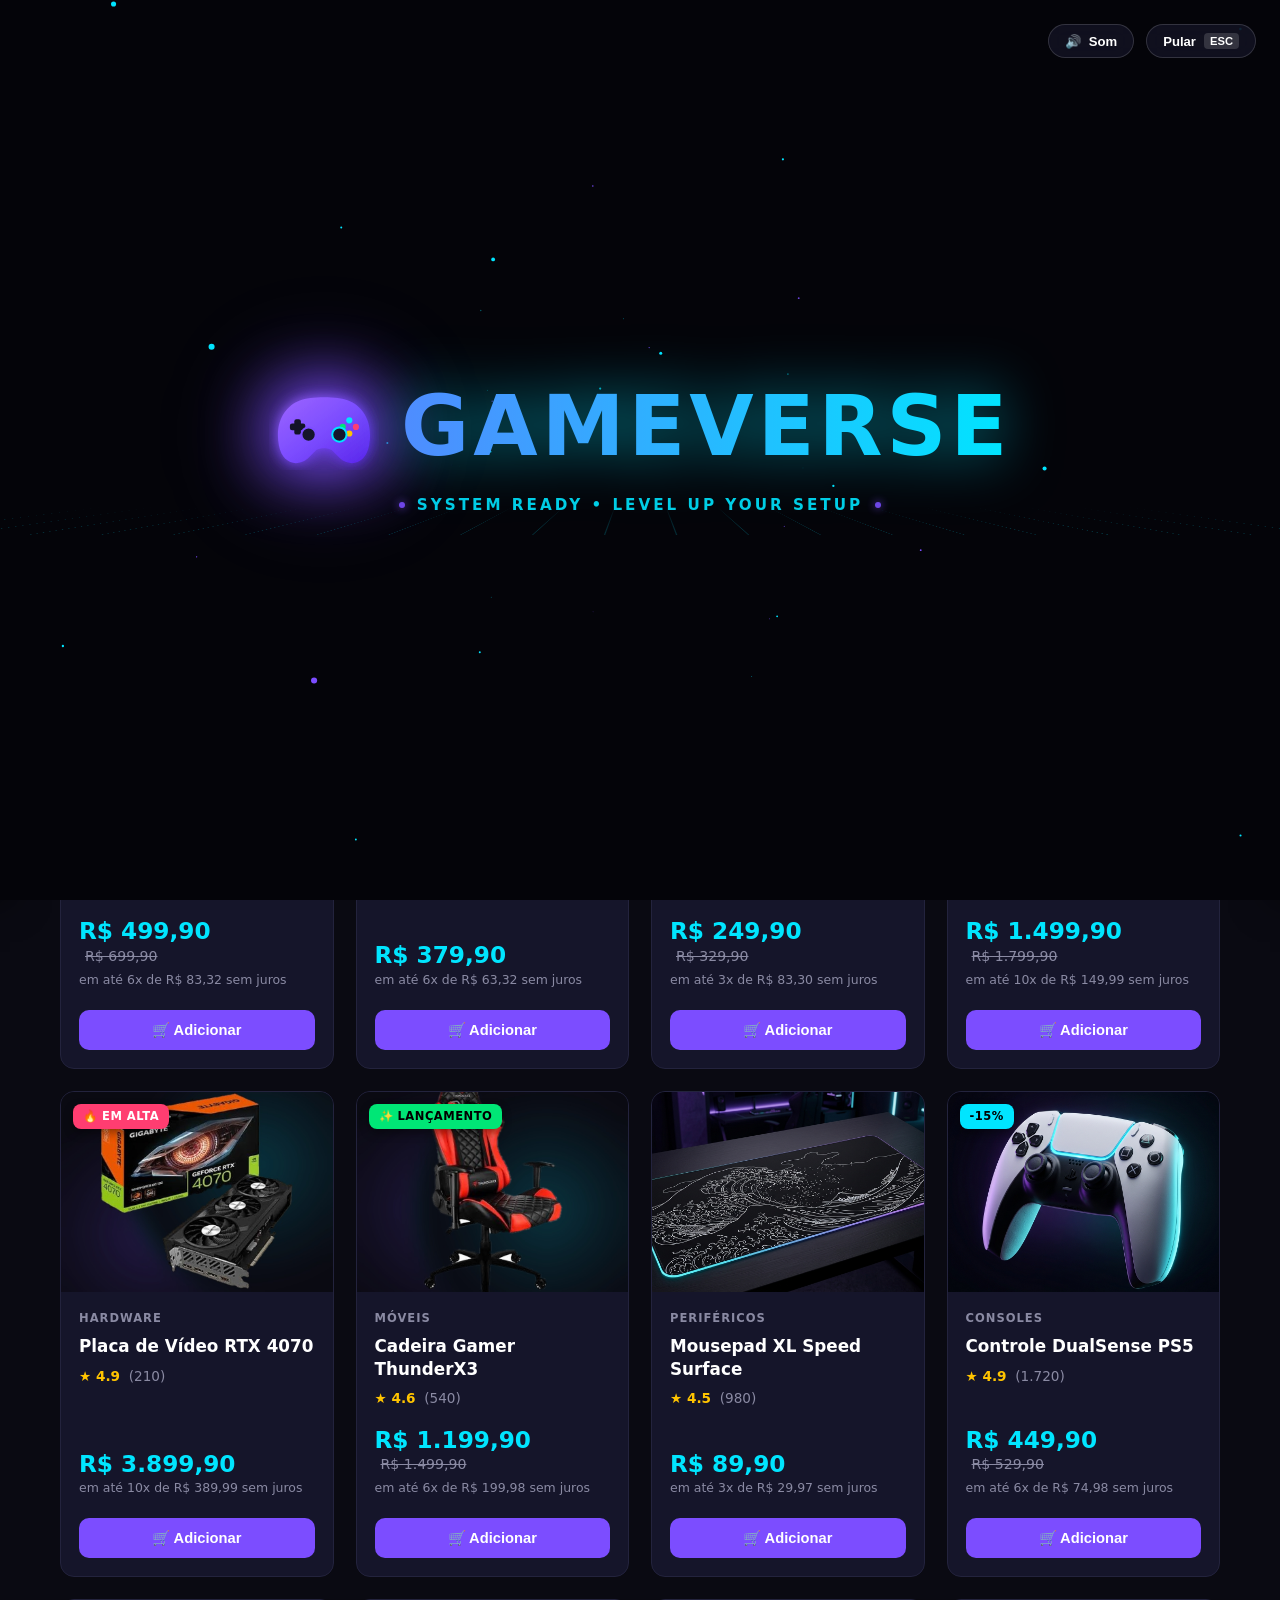
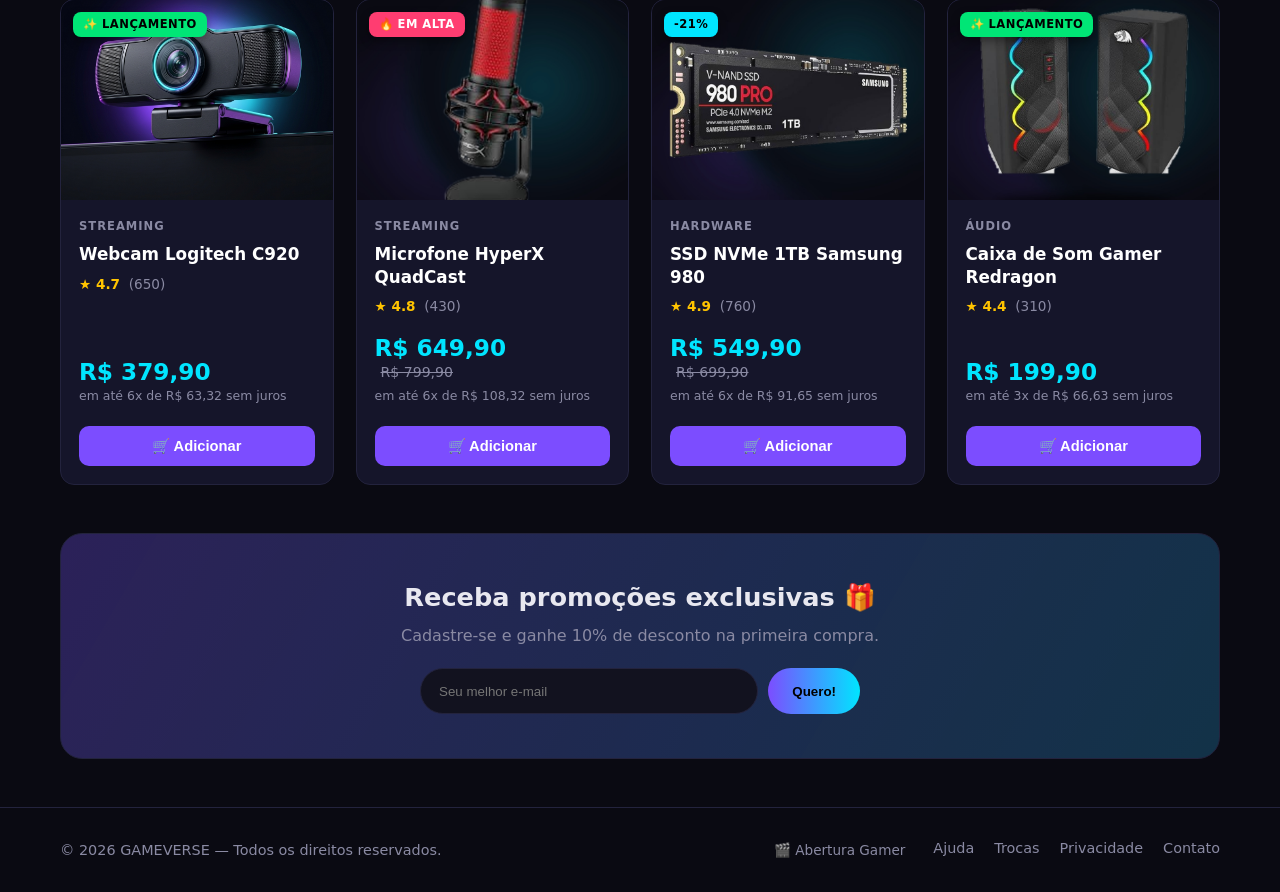
==== commit 1d773071: "feat: release v1.0.0 - Gameverse E-Commerce Gamer - Adiciona abertura cinematografica estilo console" ====
--- a/index.html
+++ b/index.html
@@ -12,7 +12,23 @@
 
 <header>
   <div class="wrap nav">
-    <a href="#" class="logo"><span class="icon">🎮</span>GAMEVERSE</a>
+    <div class="nav-brand">
+      <button class="menu-btn" id="openMenu" aria-label="Abrir menu de cadastro e conta" title="Menu e Cadastro do Cliente">
+        <span class="menu-bars">
+          <span></span>
+          <span></span>
+          <span></span>
+        </span>
+      </button>
+      <a href="index.html" class="logo" title="GAMEVERSE - Início">
+        <svg class="logo-ctrl-svg" viewBox="0 0 100 78" fill="none" aria-hidden="true">
+          <path d="M28 15 C38 11, 62 11, 72 15 C85 20, 95 34, 91 56 C88 72, 75 76, 65 68 L57 60 C53 58, 47 58, 43 60 L35 68 C25 76, 12 72, 9 56 C5 34, 15 20, 28 15 Z" fill="#7c4dff"/>
+          <circle cx="36" cy="46" r="5" fill="#1b1b36"/>
+          <circle cx="64" cy="46" r="5" fill="#1b1b36"/>
+        </svg>
+        <span class="logo-text">GAMEVERSE</span>
+      </a>
+    </div>
     <div class="search">
       <span>🔍</span>
       <input type="text" id="search" placeholder="Buscar por produto, marca, categoria..." aria-label="Buscar produtos">
@@ -79,6 +95,7 @@
   <div class="wrap foot">
     <span>© 2026 GAMEVERSE — Todos os direitos reservados.</span>
     <div class="links">
+      <button class="btn-replay-cinematic" onclick="window.GameverseCinematic && window.GameverseCinematic.play()" title="Rever abertura cinematográfica">🎬 Abertura Gamer</button>
       <a href="#">Ajuda</a>
       <a href="#">Trocas</a>
       <a href="#">Privacidade</a>
@@ -87,8 +104,27 @@
   </div>
 </footer>
 
+<!-- Overlay global para gavetas -->
+<div class="overlay" id="overlay"></div>
+
+<!-- Menu Lateral: Cadastro & Conta do Cliente -->
+<aside class="menu-drawer" id="menuDrawer" role="dialog" aria-modal="true" aria-labelledby="menuDrawerTitle">
+  <div class="menu-drawer-head">
+    <div class="menu-drawer-title-box">
+      <span class="head-icon">🎮</span>
+      <div>
+        <h3 id="menuDrawerTitle">Gameverse</h3>
+        <span class="sub-label">Cadastro &amp; Conta Gamer</span>
+      </div>
+    </div>
+    <button id="closeMenu" class="close-btn" aria-label="Fechar menu">&times;</button>
+  </div>
+  <div class="menu-drawer-body" id="menuDrawerBody">
+    <!-- Renderizado dinamicamente por menu.js -->
+  </div>
+</aside>
+
 <!-- Cart drawer -->
-<div class="overlay" id="overlay"></div>
 <aside class="drawer" id="drawer" role="dialog" aria-modal="true" aria-labelledby="cartTitle">
   <div class="drawer-head">
     <h3 id="cartTitle">🛒 Seu carrinho</h3>
@@ -103,6 +139,9 @@
 
 <div class="toast" id="toast" role="status" aria-live="polite"></div>
 
+<script src="products.js"></script>
 <script src="script.js"></script>
+<script src="menu.js"></script>
+<script src="cinematic.js"></script>
 </body>
 </html>
--- a/style.css
+++ b/style.css
@@ -46,11 +46,78 @@
   border-bottom: 1px solid var(--border);
 }
 .nav { display: flex; align-items: center; gap: 20px; height: 70px; }
+
+/* Nav Brand & Lateral Menu Button */
+.nav-brand {
+  display: flex;
+  align-items: center;
+  gap: 12px;
+}
+.menu-btn {
+  position: relative;
+  background: var(--card);
+  border: 1px solid var(--border);
+  width: 44px;
+  height: 44px;
+  border-radius: 12px;
+  cursor: pointer;
+  display: flex;
+  align-items: center;
+  justify-content: center;
+  transition: all .2s ease;
+  flex-shrink: 0;
+}
+.menu-btn:hover {
+  border-color: var(--neon);
+  background: var(--card-hover);
+  box-shadow: 0 0 14px rgba(124, 77, 255, .3);
+  transform: translateY(-1px);
+}
+.menu-bars {
+  display: flex;
+  flex-direction: column;
+  gap: 4px;
+  width: 18px;
+}
+.menu-bars span {
+  display: block;
+  width: 100%;
+  height: 2px;
+  background: var(--text);
+  border-radius: 2px;
+  transition: background .2s ease;
+}
+.menu-btn:hover .menu-bars span {
+  background: var(--neon-2);
+}
+.menu-btn.logged-in::after {
+  content: "";
+  position: absolute;
+  top: 6px;
+  right: 6px;
+  width: 8px;
+  height: 8px;
+  border-radius: 50%;
+  background: var(--ok);
+  box-shadow: 0 0 8px var(--ok);
+}
+
+/* Logo matching uploaded image */
 .logo {
   font-size: 1.5rem; font-weight: 800; letter-spacing: .5px;
-  background: linear-gradient(90deg, var(--neon), var(--neon-2));
+  background: linear-gradient(90deg, #4f8cff, var(--neon-2));
   -webkit-background-clip: text; background-clip: text; color: transparent;
-  display: flex; align-items: center; gap: 8px; white-space: nowrap;
+  display: flex; align-items: center; gap: 10px; white-space: nowrap;
+}
+.logo-ctrl-svg {
+  width: 28px;
+  height: 22px;
+  flex-shrink: 0;
+  filter: drop-shadow(0 0 8px rgba(124, 77, 255, .7));
+  transition: transform .2s ease;
+}
+.logo:hover .logo-ctrl-svg {
+  transform: rotate(-10deg) scale(1.1);
 }
 .logo .icon { font-size: 1.4rem; -webkit-text-fill-color: initial; }
 .search {
@@ -249,6 +316,525 @@
 .foot { display: flex; justify-content: space-between; align-items: center; gap: 20px; flex-wrap: wrap; color: var(--muted); font-size: .9rem; }
 .foot .links { display: flex; gap: 20px; }
 .foot a:hover { color: var(--neon-2); }
+
+/* ===== Lateral Menu Drawer (Left Side - Cadastro de Clientes) ===== */
+.menu-drawer {
+  position: fixed;
+  top: 0;
+  left: 0;
+  height: 100%;
+  width: 450px;
+  max-width: 92vw;
+  background: var(--bg-alt);
+  border-right: 1px solid var(--border);
+  z-index: 92;
+  transform: translateX(-100%);
+  transition: transform .32s cubic-bezier(.22, .9, .35, 1);
+  display: flex;
+  flex-direction: column;
+  box-shadow: 10px 0 35px rgba(0, 0, 0, .65);
+}
+.menu-drawer.open {
+  transform: translateX(0);
+}
+.menu-drawer-head {
+  display: flex;
+  align-items: center;
+  justify-content: space-between;
+  padding: 18px 22px;
+  border-bottom: 1px solid var(--border);
+  background: var(--card);
+}
+.menu-drawer-title-box {
+  display: flex;
+  align-items: center;
+  gap: 12px;
+}
+.menu-drawer-title-box .head-icon {
+  font-size: 1.5rem;
+}
+.menu-drawer-title-box h3 {
+  font-size: 1.15rem;
+  font-weight: 800;
+  letter-spacing: .5px;
+  color: #fff;
+  line-height: 1.2;
+}
+.menu-drawer-title-box .sub-label {
+  font-size: .78rem;
+  color: var(--neon-2);
+  font-weight: 600;
+}
+.menu-drawer-head .close-btn {
+  background: none;
+  border: none;
+  color: var(--muted);
+  font-size: 1.8rem;
+  cursor: pointer;
+  line-height: 1;
+  transition: color .2s, transform .2s;
+  padding: 0 4px;
+}
+.menu-drawer-head .close-btn:hover {
+  color: var(--neon-2);
+  transform: scale(1.1);
+}
+.menu-drawer-body {
+  flex: 1;
+  overflow-y: auto;
+  padding: 22px;
+  display: flex;
+  flex-direction: column;
+  gap: 20px;
+}
+
+/* Auth Tabs (Cadastrar / Entrar) */
+.auth-tabs {
+  display: grid;
+  grid-template-columns: 1fr 1fr;
+  gap: 8px;
+  background: var(--card);
+  padding: 6px;
+  border-radius: 12px;
+  border: 1px solid var(--border);
+  margin-bottom: 18px;
+}
+.auth-tab {
+  padding: 10px;
+  border-radius: 8px;
+  border: none;
+  background: transparent;
+  color: var(--muted);
+  font-weight: 700;
+  font-size: .88rem;
+  cursor: pointer;
+  transition: all .2s ease;
+}
+.auth-tab:hover {
+  color: var(--text);
+}
+.auth-tab.active {
+  background: linear-gradient(90deg, var(--neon), var(--neon-2));
+  color: #000;
+  font-weight: 800;
+  box-shadow: 0 4px 12px rgba(0, 229, 255, .25);
+}
+
+.auth-tab-panel {
+  display: none;
+  flex-direction: column;
+  gap: 16px;
+}
+.auth-tab-panel.active {
+  display: flex;
+  animation: pdpFadeIn .25s ease;
+}
+
+.auth-intro h4 {
+  font-size: 1.18rem;
+  font-weight: 800;
+  color: #fff;
+  margin-bottom: 6px;
+}
+.auth-intro p {
+  color: var(--muted);
+  font-size: .86rem;
+  line-height: 1.45;
+}
+
+/* Formulário de Cadastro e Autenticação */
+.auth-form {
+  display: flex;
+  flex-direction: column;
+  gap: 14px;
+}
+.auth-row-2 {
+  display: grid;
+  grid-template-columns: 1fr 1fr;
+  gap: 10px;
+}
+.auth-field {
+  display: flex;
+  flex-direction: column;
+  gap: 6px;
+  width: 100%;
+}
+.auth-field label {
+  font-size: .82rem;
+  font-weight: 700;
+  color: var(--text);
+}
+.auth-input {
+  width: 100%;
+  box-sizing: border-box;
+  background: var(--card);
+  border: 1px solid var(--border);
+  border-radius: 10px;
+  padding: 12px 14px;
+  font-size: .9rem;
+  color: var(--text);
+  font-family: inherit;
+  outline: none;
+  transition: border-color .2s, box-shadow .2s;
+}
+.auth-input:focus {
+  border-color: var(--neon-2);
+  box-shadow: 0 0 12px rgba(0, 229, 255, .2);
+}
+.auth-input::placeholder {
+  color: rgba(138, 138, 163, .6);
+}
+.auth-input.disabled-input {
+  opacity: .6;
+  cursor: not-allowed;
+  background: rgba(0, 0, 0, .2);
+}
+
+.pass-box {
+  position: relative;
+  display: flex;
+  align-items: center;
+}
+.pass-box .auth-input {
+  padding-right: 42px;
+}
+.btn-toggle-eye {
+  position: absolute;
+  right: 10px;
+  background: none;
+  border: none;
+  cursor: pointer;
+  font-size: 1rem;
+  color: var(--muted);
+  padding: 4px;
+  line-height: 1;
+}
+
+.auth-checks {
+  display: flex;
+  flex-direction: column;
+  gap: 8px;
+  margin-top: 4px;
+}
+.custom-checkbox-label {
+  display: flex;
+  align-items: flex-start;
+  gap: 10px;
+  font-size: .8rem;
+  color: var(--muted);
+  cursor: pointer;
+  line-height: 1.4;
+}
+.custom-checkbox-label input[type="checkbox"] {
+  accent-color: var(--neon-2);
+  width: 16px;
+  height: 16px;
+  margin-top: 2px;
+  flex-shrink: 0;
+  cursor: pointer;
+}
+.custom-checkbox-label strong {
+  color: var(--text);
+}
+
+.btn-auth-primary {
+  width: 100%;
+  padding: 14px;
+  border-radius: 12px;
+  border: none;
+  background: linear-gradient(90deg, var(--neon), var(--neon-2));
+  color: #000;
+  font-weight: 800;
+  font-size: .95rem;
+  cursor: pointer;
+  transition: transform .15s, box-shadow .2s;
+  margin-top: 6px;
+}
+.btn-auth-primary:hover {
+  transform: translateY(-2px);
+  box-shadow: 0 6px 20px rgba(0, 229, 255, .35);
+}
+
+.btn-auth-secondary {
+  width: 100%;
+  padding: 12px;
+  border-radius: 12px;
+  border: 1px solid var(--border);
+  background: transparent;
+  color: var(--muted);
+  font-weight: 700;
+  font-size: .9rem;
+  cursor: pointer;
+  transition: .2s;
+}
+.btn-auth-secondary:hover {
+  color: var(--text);
+  border-color: var(--neon);
+}
+
+.auth-footer-note {
+  display: flex;
+  justify-content: center;
+  align-items: center;
+  gap: 8px;
+  font-size: .84rem;
+  color: var(--muted);
+  margin-top: 6px;
+}
+.link-switch-auth {
+  background: none;
+  border: none;
+  color: var(--neon-2);
+  font-weight: 700;
+  cursor: pointer;
+  font-size: .84rem;
+  text-decoration: underline;
+}
+
+.auth-perks-box {
+  background: var(--card);
+  border: 1px solid var(--border);
+  border-radius: 14px;
+  padding: 14px;
+  display: flex;
+  flex-direction: column;
+  gap: 10px;
+  margin-top: 8px;
+}
+.perk-item {
+  display: flex;
+  align-items: center;
+  gap: 10px;
+  font-size: .82rem;
+}
+.perk-item span {
+  font-size: 1.2rem;
+}
+.perk-item strong {
+  display: block;
+  color: var(--text);
+}
+.perk-item p {
+  color: var(--muted);
+}
+
+/* Visualização do Perfil Logado */
+.user-profile-view {
+  display: flex;
+  flex-direction: column;
+  gap: 18px;
+}
+.profile-hero-card {
+  display: flex;
+  align-items: center;
+  gap: 14px;
+  background: var(--card);
+  border: 1px solid var(--border);
+  padding: 16px;
+  border-radius: 16px;
+}
+.profile-avatar-box {
+  position: relative;
+}
+.profile-avatar {
+  width: 54px;
+  height: 54px;
+  border-radius: 14px;
+  background: linear-gradient(135deg, var(--neon), var(--neon-2));
+  color: #000;
+  display: flex;
+  align-items: center;
+  justify-content: center;
+  font-size: 1.3rem;
+  font-weight: 900;
+  box-shadow: 0 4px 15px rgba(124, 77, 255, .35);
+}
+.online-indicator {
+  position: absolute;
+  bottom: -2px;
+  right: -2px;
+  width: 12px;
+  height: 12px;
+  background: var(--ok);
+  border: 2px solid var(--card);
+  border-radius: 50%;
+}
+.profile-meta {
+  flex: 1;
+}
+.user-rank-badge {
+  display: inline-block;
+  background: rgba(0, 229, 255, .12);
+  color: var(--neon-2);
+  font-size: .68rem;
+  font-weight: 800;
+  padding: 2px 8px;
+  border-radius: 100px;
+  border: 1px solid rgba(0, 229, 255, .25);
+  margin-bottom: 4px;
+}
+.user-display-name {
+  font-size: 1.1rem;
+  font-weight: 800;
+  color: #fff;
+}
+.user-email-text {
+  font-size: .8rem;
+  color: var(--muted);
+}
+
+.profile-coupon-box {
+  background: linear-gradient(135deg, rgba(124, 77, 255, .15), rgba(0, 229, 255, .08));
+  border: 1px dashed var(--neon-2);
+  border-radius: 14px;
+  padding: 14px 16px;
+  text-align: center;
+}
+.coupon-tag {
+  font-size: .75rem;
+  font-weight: 800;
+  color: var(--neon-2);
+  letter-spacing: .5px;
+}
+.coupon-code-row {
+  display: flex;
+  align-items: center;
+  justify-content: center;
+  gap: 10px;
+  margin: 8px 0;
+}
+.coupon-code {
+  font-size: 1.25rem;
+  font-weight: 900;
+  letter-spacing: 1.5px;
+  color: #fff;
+  background: var(--bg);
+  padding: 4px 12px;
+  border-radius: 8px;
+  border: 1px solid var(--border);
+}
+.btn-copy-coupon {
+  padding: 6px 14px;
+  border-radius: 8px;
+  border: none;
+  background: var(--neon-2);
+  color: #000;
+  font-weight: 800;
+  font-size: .78rem;
+  cursor: pointer;
+  transition: transform .15s;
+}
+.btn-copy-coupon:hover {
+  transform: scale(1.05);
+}
+.coupon-desc {
+  font-size: .78rem;
+  color: var(--muted);
+}
+
+.profile-info-section {
+  background: var(--card);
+  border: 1px solid var(--border);
+  border-radius: 14px;
+  padding: 12px 16px;
+  display: flex;
+  flex-direction: column;
+  gap: 10px;
+}
+.info-item {
+  display: flex;
+  align-items: center;
+  gap: 12px;
+  font-size: .84rem;
+}
+.info-item .info-icon {
+  font-size: 1.2rem;
+}
+.info-item strong {
+  display: block;
+  font-size: .78rem;
+  color: var(--muted);
+}
+.info-item p {
+  color: var(--text);
+  font-weight: 600;
+}
+
+.profile-shortcuts {
+  display: flex;
+  flex-direction: column;
+  gap: 8px;
+}
+.section-mini-title {
+  font-size: .84rem;
+  font-weight: 700;
+  color: var(--muted);
+  text-transform: uppercase;
+  letter-spacing: .5px;
+  margin-bottom: 2px;
+}
+.profile-nav-link {
+  display: flex;
+  align-items: center;
+  gap: 12px;
+  background: var(--card);
+  border: 1px solid var(--border);
+  border-radius: 12px;
+  padding: 12px 14px;
+  color: var(--text);
+  font-size: .9rem;
+  font-weight: 600;
+  cursor: pointer;
+  transition: all .2s ease;
+  width: 100%;
+  box-sizing: border-box;
+  text-align: left;
+}
+.profile-nav-link:hover {
+  border-color: var(--neon);
+  background: var(--card-hover);
+  transform: translateX(3px);
+}
+.profile-nav-link .arrow {
+  margin-left: auto;
+  color: var(--muted);
+}
+.profile-nav-link .pill-info {
+  margin-left: auto;
+  font-size: .7rem;
+  color: var(--muted);
+  background: var(--bg);
+  padding: 2px 8px;
+  border-radius: 100px;
+}
+
+.btn-logout {
+  width: 100%;
+  padding: 12px;
+  border-radius: 12px;
+  border: 1px solid var(--border);
+  background: transparent;
+  color: var(--danger);
+  font-weight: 700;
+  font-size: .9rem;
+  cursor: pointer;
+  transition: background .2s, border-color .2s;
+  margin-top: 10px;
+}
+.btn-logout:hover {
+  background: rgba(255, 61, 113, .1);
+  border-color: var(--danger);
+}
+.btn-back-profile {
+  background: none;
+  border: none;
+  color: var(--neon-2);
+  font-weight: 700;
+  font-size: .85rem;
+  cursor: pointer;
+  margin-bottom: 8px;
+  padding: 0;
+}
 
 /* ===== Cart Drawer ===== */
 .overlay {
@@ -320,7 +906,12 @@
 }
 
 @media (max-width: 640px) {
-  .nav { gap: 12px; }
+  .nav { gap: 10px; }
+  .nav-brand { gap: 8px; }
+  .logo { font-size: 1.25rem; }
+  .menu-btn { width: 38px; height: 38px; }
+  .auth-row-2 { grid-template-columns: 1fr; }
+  .menu-drawer { width: 100%; max-width: 100vw; }
   .search { max-width: none; }
   .hero { padding: 36px 22px; }
   .grid { grid-template-columns: repeat(auto-fill, minmax(160px, 1fr)); gap: 14px; }
@@ -328,3 +919,848 @@
   .price { font-size: 1.2rem; }
   .add { font-size: .85rem; padding: 9px; }
 }
+
+
+/* ============================================================
+   PDP (Product Detail Page) Styles
+   ============================================================ */
+
+.pdp-wrap { padding-top: 24px; padding-bottom: 60px; }
+
+/* Breadcrumbs */
+.pdp-breadcrumbs {
+  display: flex; align-items: center; gap: 8px; flex-wrap: wrap;
+  font-size: .88rem; color: var(--muted); margin-bottom: 28px;
+}
+.pdp-breadcrumbs .back-link {
+  color: var(--neon-2); font-weight: 700; transition: .2s;
+  display: inline-flex; align-items: center; gap: 4px;
+}
+.pdp-breadcrumbs .back-link:hover { text-decoration: underline; }
+.pdp-breadcrumbs .sep { color: var(--border); }
+.pdp-breadcrumbs .bc-item.active { color: var(--text); font-weight: 600; }
+
+/* Product Hero Layout */
+.pdp-hero {
+  display: grid; grid-template-columns: 1fr 1.15fr; gap: 40px;
+  align-items: flex-start; margin-bottom: 50px;
+}
+
+/* Gallery (Left Column) */
+.pdp-gallery { display: flex; flex-direction: column; gap: 18px; }
+.pdp-main-img-box {
+  background: var(--card); border: 1px solid var(--border); border-radius: 20px;
+  position: relative; overflow: hidden; height: 460px;
+  display: flex; align-items: center; justify-content: center;
+  box-shadow: 0 16px 36px rgba(0, 0, 0, .4);
+}
+.pdp-main-img {
+  max-width: 90%; max-height: 90%; object-fit: contain;
+  transition: transform .4s cubic-bezier(.16, 1, .3, 1);
+}
+.pdp-main-img-box:hover .pdp-main-img { transform: scale(1.06); }
+
+.pdp-trust-badges {
+  display: flex; flex-direction: column; gap: 12px;
+  background: var(--bg-alt); padding: 18px 20px; border-radius: 16px;
+  border: 1px solid var(--border);
+}
+.trust-item { display: flex; align-items: center; gap: 14px; font-size: .88rem; }
+.trust-item .icon { font-size: 1.5rem; flex-shrink: 0; }
+.trust-item strong { display: block; color: #fff; font-size: .92rem; }
+.trust-item p { color: var(--muted); font-size: .82rem; margin-top: 1px; }
+
+/* Info & Actions (Right Column) */
+.pdp-info { display: flex; flex-direction: column; gap: 18px; }
+.pdp-cat-label {
+  font-size: .8rem; font-weight: 800; letter-spacing: 1.5px;
+  text-transform: uppercase; color: var(--neon-2);
+}
+.pdp-title { font-size: clamp(1.6rem, 2.8vw, 2.3rem); font-weight: 800; line-height: 1.2; color: #fff; }
+
+.pdp-rating-row {
+  display: flex; align-items: center; gap: 10px; flex-wrap: wrap; font-size: .92rem;
+}
+.pdp-rating-row .stars { color: #ffc400; font-size: 1.1rem; }
+.pdp-rating-row .score { font-weight: 800; color: #fff; }
+.reviews-link {
+  background: none; border: none; color: var(--muted); cursor: pointer;
+  text-decoration: underline; font-size: .88rem; transition: color .2s;
+}
+.reviews-link:hover { color: var(--neon-2); }
+.stock-badge {
+  background: rgba(0, 230, 118, .15); color: var(--ok);
+  padding: 4px 10px; border-radius: 6px; font-size: .78rem; font-weight: 800;
+}
+
+/* Price Box */
+.pdp-price-card {
+  background: linear-gradient(135deg, rgba(124, 77, 255, .15), rgba(0, 229, 255, .10)), var(--card);
+  border: 1px solid var(--border); border-radius: 18px; padding: 22px;
+}
+.pix-row { display: flex; align-items: baseline; gap: 12px; margin-bottom: 6px; flex-wrap: wrap; }
+.pix-price { font-size: 2.3rem; font-weight: 900; color: var(--neon-2); line-height: 1; }
+.pix-badge {
+  background: var(--ok); color: #000; font-weight: 800; font-size: .78rem;
+  padding: 4px 10px; border-radius: 6px; text-transform: uppercase;
+}
+.regular-price-row { display: flex; align-items: center; gap: 8px; flex-wrap: wrap; font-size: .95rem; }
+.regular-price { color: var(--text); font-weight: 700; }
+.old-price { color: var(--muted); text-decoration: line-through; font-size: .88rem; }
+.card-terms { color: var(--muted); font-size: .88rem; }
+.card-terms strong { color: var(--text); }
+
+.pdp-short-desc { color: var(--muted); font-size: .98rem; line-height: 1.6; }
+
+/* Purchase Actions */
+.pdp-actions { display: flex; gap: 14px; flex-wrap: wrap; align-items: stretch; }
+.qty-selector {
+  display: flex; align-items: center; background: var(--card); border: 1px solid var(--border);
+  border-radius: 12px; padding: 4px; height: 50px;
+}
+.qty-selector button {
+  width: 36px; height: 100%; border: none; background: transparent; color: var(--text);
+  font-size: 1.2rem; cursor: pointer; border-radius: 8px; transition: .2s;
+}
+.qty-selector button:hover { background: rgba(255, 255, 255, .08); color: var(--neon-2); }
+.qty-selector span {
+  min-width: 36px; text-align: center; font-weight: 800; font-size: 1.05rem;
+}
+
+.btn-buy-now {
+  flex: 1.2; min-width: 180px; height: 50px; border-radius: 12px; border: none;
+  background: linear-gradient(90deg, var(--neon), var(--neon-2)); color: #000;
+  font-weight: 800; font-size: 1.05rem; cursor: pointer; transition: .2s;
+}
+.btn-buy-now:hover { filter: brightness(1.12); box-shadow: 0 6px 24px rgba(0, 229, 255, .35); }
+
+.btn-add-cart {
+  flex: 1; min-width: 170px; height: 50px; border-radius: 12px;
+  border: 1px solid var(--neon); background: rgba(124, 77, 255, .1); color: #fff;
+  font-weight: 700; font-size: .95rem; cursor: pointer; transition: .2s;
+}
+.btn-add-cart:hover { background: var(--neon); box-shadow: 0 6px 20px rgba(124, 77, 255, .4); }
+.btn-add-cart.added { background: var(--ok); color: #000; border-color: var(--ok); }
+
+/* Shipping Simulator */
+.pdp-shipping {
+  background: var(--bg-alt); border: 1px solid var(--border); border-radius: 14px;
+  padding: 16px 18px; margin-top: 6px;
+}
+.shipping-head { display: flex; align-items: center; gap: 8px; font-size: .9rem; margin-bottom: 10px; }
+.shipping-form { display: flex; gap: 8px; }
+.shipping-form input {
+  flex: 1; height: 42px; border-radius: 10px; background: var(--card);
+  border: 1px solid var(--border); padding: 0 14px; color: var(--text);
+  font-size: .95rem; outline: none; transition: border-color .2s;
+}
+.shipping-form input:focus { border-color: var(--neon); }
+.shipping-form button {
+  height: 42px; padding: 0 18px; border-radius: 10px; border: none;
+  background: var(--card-hover); color: var(--text); font-weight: 700; cursor: pointer;
+  border: 1px solid var(--border); transition: .2s;
+}
+.shipping-form button:hover { border-color: var(--neon-2); color: var(--neon-2); }
+.shipping-result { margin-top: 14px; display: flex; flex-direction: column; gap: 8px; font-size: .88rem; }
+.shipping-option {
+  display: flex; justify-content: space-between; align-items: center;
+  padding: 10px 14px; background: var(--card); border-radius: 8px; border: 1px solid var(--border);
+}
+.shipping-option strong { display: block; color: var(--text); }
+.shipping-option span { color: var(--muted); font-size: .8rem; }
+.shipping-option .price { font-weight: 800; color: var(--text); font-size: .92rem; }
+.shipping-option .price.free { color: var(--ok); }
+
+/* ============================================================
+   PDP Tabs & Panels
+   ============================================================ */
+.pdp-details-section { margin-top: 40px; margin-bottom: 60px; }
+.pdp-tabs {
+  display: flex; gap: 8px; border-bottom: 2px solid var(--border);
+  overflow-x: auto; scrollbar-width: none;
+}
+.pdp-tabs::-webkit-scrollbar { display: none; }
+.pdp-tab {
+  background: none; border: none; padding: 14px 22px; color: var(--muted);
+  font-weight: 700; font-size: .98rem; cursor: pointer; white-space: nowrap;
+  border-bottom: 3px solid transparent; margin-bottom: -2px; transition: .2s;
+}
+.pdp-tab:hover { color: var(--text); }
+.pdp-tab.active {
+  color: var(--neon-2); border-bottom-color: var(--neon-2);
+}
+
+.pdp-tab-panel { display: none; padding: 32px 0; }
+.pdp-tab-panel.active { display: block; animation: pdpFadeIn .3s ease; }
+
+@keyframes pdpFadeIn {
+  from { opacity: 0; transform: translateY(8px); }
+  to { opacity: 1; transform: translateY(0); }
+}
+
+/* Tab 1: Description Panel */
+.desc-box h3 { font-size: 1.4rem; font-weight: 800; margin-bottom: 14px; }
+.desc-paragraph { color: var(--muted); font-size: 1.05rem; line-height: 1.7; margin-bottom: 28px; }
+.desc-features-grid {
+  display: grid; grid-template-columns: repeat(auto-fit, minmax(260px, 1fr)); gap: 20px;
+}
+.feature-card {
+  background: var(--card); border: 1px solid var(--border); border-radius: 14px;
+  padding: 22px; transition: transform .2s, border-color .2s;
+}
+.feature-card:hover { transform: translateY(-3px); border-color: var(--neon); }
+.feature-icon { font-size: 2rem; display: block; margin-bottom: 10px; }
+.feature-card h4 { font-size: 1.1rem; font-weight: 700; margin-bottom: 6px; }
+.feature-card p { color: var(--muted); font-size: .9rem; line-height: 1.5; }
+
+/* Tab 2: Technical Specs Table */
+.specs-wrap h3 { font-size: 1.4rem; font-weight: 800; margin-bottom: 18px; }
+.specs-table {
+  width: 100%; border-collapse: collapse; background: var(--card);
+  border-radius: 14px; overflow: hidden; border: 1px solid var(--border);
+}
+.specs-table th {
+  width: 35%; text-align: left; padding: 14px 20px; color: var(--muted);
+  border-bottom: 1px solid var(--border); font-size: .92rem; font-weight: 600;
+}
+.specs-table td {
+  padding: 14px 20px; color: var(--text); border-bottom: 1px solid var(--border);
+  font-weight: 600; font-size: .95rem;
+}
+.specs-table tr:last-child th, .specs-table tr:last-child td { border-bottom: none; }
+.specs-table tr.even { background: rgba(255, 255, 255, .02); }
+
+/* Tab 3: Payment Methods */
+.payment-grid {
+  display: grid; grid-template-columns: repeat(auto-fit, minmax(280px, 1fr)); gap: 24px;
+}
+.payment-card {
+  background: var(--card); border: 1px solid var(--border); border-radius: 16px;
+  padding: 24px; display: flex; flex-direction: column; gap: 14px;
+}
+.payment-card.highlight-card {
+  border-color: var(--neon-2);
+  background: linear-gradient(135deg, rgba(0, 229, 255, .12), var(--card));
+  box-shadow: 0 0 24px rgba(0, 229, 255, .15);
+}
+.p-card-head { display: flex; justify-content: space-between; align-items: center; }
+.badge-pix { font-weight: 800; font-size: 1.1rem; color: var(--neon-2); }
+.discount-pill {
+  background: var(--ok); color: #000; font-weight: 800; font-size: .72rem;
+  padding: 3px 8px; border-radius: 4px;
+}
+.p-card-price { font-size: 2rem; font-weight: 900; color: #fff; line-height: 1; }
+.p-card-sub { color: var(--muted); font-size: .88rem; }
+.p-card-benefits { list-style: none; display: flex; flex-direction: column; gap: 8px; font-size: .9rem; color: var(--muted); }
+.p-card-benefits li { display: flex; align-items: center; gap: 6px; }
+.card-flags { font-size: .85rem; color: var(--neon-2); font-weight: 600; }
+.installments-box {
+  max-height: 180px; overflow-y: auto; display: flex; flex-direction: column; gap: 6px;
+  padding-right: 6px; margin-top: 6px;
+}
+.inst-row {
+  display: flex; justify-content: space-between; font-size: .85rem;
+  padding: 6px 10px; background: var(--bg-alt); border-radius: 6px;
+}
+.inst-row .highlight { color: var(--ok); font-weight: 700; }
+
+/* Tab 4: Customer Reviews */
+.reviews-summary-card {
+  display: flex; align-items: center; justify-content: space-between; gap: 30px;
+  flex-wrap: wrap; background: var(--card); padding: 28px; border-radius: 18px;
+  border: 1px solid var(--border); margin-bottom: 24px;
+}
+.summary-score-box { text-align: center; }
+.summary-score-box .big-score { font-size: 3.5rem; font-weight: 900; color: var(--neon-2); line-height: 1; }
+.summary-score-box .stars-gold { color: #ffc400; font-size: 1.3rem; margin: 4px 0; }
+.summary-score-box .total-revs { color: var(--muted); font-size: .85rem; }
+
+.summary-bars { flex: 1; min-width: 240px; display: flex; flex-direction: column; gap: 6px; }
+.bar-row { display: flex; align-items: center; gap: 10px; font-size: .85rem; color: var(--muted); }
+.bar-row .bar { flex: 1; height: 8px; background: var(--bg-alt); border-radius: 4px; overflow: hidden; }
+.bar-row .fill { height: 100%; background: #ffc400; border-radius: 4px; }
+
+.btn-write-review {
+  padding: 12px 22px; border-radius: 100px; border: 1px solid var(--neon-2);
+  background: transparent; color: var(--neon-2); font-weight: 700; font-size: .95rem;
+  cursor: pointer; transition: .2s;
+}
+.btn-write-review:hover { background: var(--neon-2); color: #000; }
+
+/* Price Pulse Animation */
+@keyframes pricePulse {
+  0% { transform: scale(1); filter: brightness(1); }
+  50% { transform: scale(1.06); filter: brightness(1.25); color: var(--neon-2); }
+  100% { transform: scale(1); filter: brightness(1); }
+}
+.price-pulse {
+  display: inline-block;
+  animation: pricePulse .32s ease-out;
+}
+
+/* New Review Form - Refatorado */
+.new-review-form {
+  background: var(--card);
+  border: 1px solid var(--border);
+  border-radius: 18px;
+  padding: 28px;
+  margin-bottom: 28px;
+  display: flex;
+  flex-direction: column;
+  gap: 18px;
+  box-shadow: 0 10px 30px rgba(0, 0, 0, .35);
+  animation: pdpFadeIn .3s ease;
+}
+
+.new-review-form .form-title-row {
+  display: flex;
+  justify-content: space-between;
+  align-items: center;
+  border-bottom: 1px solid var(--border);
+  padding-bottom: 12px;
+  margin-bottom: 4px;
+}
+
+.new-review-form .form-title-row h4 {
+  font-size: 1.2rem;
+  font-weight: 800;
+  color: #fff;
+  margin: 0;
+}
+
+.new-review-form .form-badge {
+  background: rgba(0, 229, 255, .12);
+  color: var(--neon-2);
+  border: 1px solid rgba(0, 229, 255, .3);
+  padding: 4px 10px;
+  border-radius: 100px;
+  font-size: .75rem;
+  font-weight: 700;
+}
+
+/* Campos de entrada com mesmo tamanho e layout uniforme */
+.new-review-form .form-group {
+  display: flex;
+  flex-direction: column;
+  gap: 8px;
+  width: 100%;
+}
+
+.new-review-form .form-label {
+  display: flex;
+  justify-content: space-between;
+  align-items: center;
+  font-size: .9rem;
+  font-weight: 700;
+  color: var(--text);
+}
+
+.new-review-form .label-hint {
+  color: var(--muted);
+  font-weight: 400;
+  font-size: .8rem;
+}
+
+/* Todas as caixas de texto com exatamente o mesmo tamanho, estilo e padding */
+.new-review-form .form-field-input {
+  width: 100%;
+  box-sizing: border-box;
+  background: var(--bg-alt);
+  border: 1px solid var(--border);
+  border-radius: 12px;
+  padding: 14px 18px;
+  font-size: .95rem;
+  font-family: inherit;
+  color: var(--text);
+  outline: none;
+  transition: border-color .2s, box-shadow .2s;
+}
+
+.new-review-form .form-field-input:focus {
+  border-color: var(--neon-2);
+  box-shadow: 0 0 14px rgba(0, 229, 255, .25);
+  background: rgba(255, 255, 255, .03);
+}
+
+.new-review-form .form-field-input::placeholder {
+  color: rgba(160, 160, 180, .5);
+}
+
+/* Textarea que se adapta dinamicamente aos caracteres */
+.new-review-form textarea.form-field-textarea {
+  min-height: 85px;
+  max-height: 450px;
+  resize: none;
+  overflow-y: hidden;
+  line-height: 1.55;
+  transition: border-color .2s, box-shadow .2s, height .12s ease;
+}
+
+/* Contador de caracteres dinâmico (limite 1000) */
+.char-count-pill {
+  font-size: .8rem;
+  color: var(--muted);
+  background: var(--bg);
+  padding: 3px 10px;
+  border-radius: 100px;
+  border: 1px solid var(--border);
+  font-family: monospace;
+  transition: color .2s, border-color .2s;
+}
+
+.char-count-pill.near-limit {
+  color: #ff9100;
+  border-color: #ff9100;
+  font-weight: 700;
+}
+
+.char-count-pill.at-limit {
+  color: var(--sale);
+  border-color: var(--sale);
+  font-weight: 800;
+}
+
+/* Seletor de Avaliação por Estrelas */
+.rating-picker-group {
+  margin-top: 4px;
+}
+
+.star-picker {
+  display: flex;
+  align-items: center;
+  gap: 8px;
+  padding: 8px 12px;
+  background: var(--bg-alt);
+  border: 1px solid var(--border);
+  border-radius: 12px;
+  width: fit-content;
+}
+
+.star-btn {
+  background: none;
+  border: none;
+  font-size: 1.6rem;
+  cursor: pointer;
+  color: #3a3a50;
+  padding: 0 4px;
+  line-height: 1;
+  transition: transform .15s ease, color .15s ease;
+}
+
+.star-btn:hover {
+  transform: scale(1.2);
+}
+
+.star-btn.active {
+  color: #ffc400;
+  text-shadow: 0 0 10px rgba(255, 196, 0, .45);
+}
+
+.rating-label-text {
+  color: #ffc400;
+  font-size: .88rem;
+  font-weight: 700;
+  margin-left: 8px;
+}
+
+/* Ações do formulário */
+.new-review-form .form-actions {
+  display: flex;
+  gap: 12px;
+  margin-top: 8px;
+}
+
+.btn-submit-rev {
+  padding: 13px 28px;
+  border-radius: 12px;
+  border: none;
+  background: linear-gradient(90deg, var(--neon), var(--neon-2));
+  color: #000;
+  font-size: .95rem;
+  font-weight: 800;
+  cursor: pointer;
+  transition: transform .2s, box-shadow .2s;
+}
+
+.btn-submit-rev:hover {
+  transform: translateY(-2px);
+  box-shadow: 0 6px 20px rgba(0, 229, 255, .35);
+}
+
+.btn-cancel-rev {
+  padding: 13px 24px;
+  border-radius: 12px;
+  border: 1px solid var(--border);
+  background: transparent;
+  color: var(--muted);
+  font-size: .95rem;
+  font-weight: 700;
+  cursor: pointer;
+  transition: background .2s, color .2s;
+}
+
+.btn-cancel-rev:hover {
+  background: rgba(255, 255, 255, .05);
+  color: var(--text);
+}
+
+/* Reviews List */
+.reviews-list { display: flex; flex-direction: column; gap: 16px; }
+.review-card {
+  background: var(--card); border: 1px solid var(--border); border-radius: 14px;
+  padding: 22px; display: flex; flex-direction: column; gap: 8px;
+}
+.rev-header { display: flex; justify-content: space-between; align-items: center; }
+.verified-badge {
+  color: var(--ok); font-size: .78rem; font-weight: 700; margin-left: 8px;
+  background: rgba(0, 230, 118, .12); padding: 2px 8px; border-radius: 4px;
+}
+.rev-date { color: var(--muted); font-size: .82rem; }
+.rev-stars { color: #ffc400; font-size: .95rem; }
+.rev-title { font-size: 1.05rem; font-weight: 700; color: #fff; }
+.rev-comment { color: var(--muted); font-size: .92rem; line-height: 1.5; }
+
+/* Related Products */
+.pdp-related { margin-top: 60px; }
+
+/* Responsive adjustments */
+@media (max-width: 900px) {
+  .pdp-hero { grid-template-columns: 1fr; gap: 30px; }
+  .pdp-main-img-box { height: 380px; }
+}
+
+@media (max-width: 640px) {
+  .pdp-main-img-box { height: 280px; }
+  .pdp-actions { flex-direction: column; }
+  .qty-selector { width: 100%; justify-content: space-between; }
+  .btn-buy-now, .btn-add-cart { width: 100%; }
+  .specs-table th { width: 45%; font-size: .85rem; }
+  .specs-table td { font-size: .85rem; }
+  .reviews-summary-card { flex-direction: column; align-items: stretch; text-align: center; }
+  .summary-score-box { text-align: center; }
+}
+
+/* ============================================================
+   Console Startup Cinematic Intro (PlayStation / Xbox Style)
+   ============================================================ */
+.gv-intro-overlay {
+  position: fixed;
+  inset: 0;
+  z-index: 99999;
+  background: #040409;
+  display: none;
+  align-items: center;
+  justify-content: center;
+  opacity: 0;
+  pointer-events: none;
+  overflow: hidden;
+  transition: opacity .55s cubic-bezier(.2, .9, .3, 1), transform .55s cubic-bezier(.2, .9, .3, 1), filter .55s ease;
+  user-select: none;
+}
+.gv-intro-overlay.active {
+  display: flex;
+  opacity: 1;
+  pointer-events: auto;
+}
+.gv-intro-overlay.hiding {
+  opacity: 0;
+  transform: scale(1.15);
+  filter: blur(8px) brightness(1.4);
+  pointer-events: none;
+}
+
+.gv-intro-canvas {
+  position: absolute;
+  inset: 0;
+  width: 100%;
+  height: 100%;
+  pointer-events: none;
+  z-index: 1;
+}
+
+/* Skip & Sound Controls */
+.gv-intro-skip-bar {
+  position: absolute;
+  top: 24px;
+  right: 24px;
+  display: flex;
+  gap: 12px;
+  z-index: 20;
+}
+.gv-skip-btn {
+  background: rgba(20, 20, 38, .75);
+  border: 1px solid rgba(255, 255, 255, .15);
+  color: #fff;
+  border-radius: 100px;
+  padding: 8px 16px;
+  font-size: .82rem;
+  font-weight: 700;
+  cursor: pointer;
+  display: flex;
+  align-items: center;
+  gap: 8px;
+  backdrop-filter: blur(10px);
+  -webkit-backdrop-filter: blur(10px);
+  transition: all .2s ease;
+}
+.gv-skip-btn:hover {
+  background: rgba(124, 77, 255, .3);
+  border-color: var(--neon-2);
+  color: var(--neon-2);
+  transform: translateY(-1px);
+}
+.gv-skip-btn kbd {
+  background: rgba(255, 255, 255, .15);
+  padding: 2px 6px;
+  border-radius: 4px;
+  font-size: .7rem;
+  font-family: inherit;
+  font-weight: 800;
+}
+
+/* Perspective Grid Floor */
+.gv-grid-floor {
+  position: absolute;
+  bottom: -20%;
+  left: -20%;
+  width: 140%;
+  height: 60%;
+  background-image: 
+    linear-gradient(rgba(124, 77, 255, .18) 1px, transparent 1px),
+    linear-gradient(90deg, rgba(0, 229, 255, .18) 1px, transparent 1px);
+  background-size: 60px 60px;
+  transform: perspective(300px) rotateX(75deg);
+  mask-image: linear-gradient(to top, rgba(0,0,0,1) 20%, transparent 100%);
+  -webkit-mask-image: linear-gradient(to top, rgba(0,0,0,1) 20%, transparent 100%);
+  pointer-events: none;
+  z-index: 1;
+  animation: gridRoll 20s linear infinite;
+}
+@keyframes gridRoll {
+  0% { background-position: 0 0; }
+  100% { background-position: 0 600px; }
+}
+
+/* Stage & Brand */
+.gv-intro-stage {
+  position: relative;
+  z-index: 10;
+  display: flex;
+  flex-direction: column;
+  align-items: center;
+  justify-content: center;
+  width: 100%;
+  max-width: 900px;
+  padding: 20px;
+}
+.gv-intro-logo-wrap {
+  position: relative;
+  display: flex;
+  flex-direction: column;
+  align-items: center;
+  justify-content: center;
+}
+
+/* Shockwave rings */
+.gv-shockwave {
+  position: absolute;
+  top: 38%;
+  left: 50%;
+  width: 220px;
+  height: 220px;
+  margin-top: -110px;
+  margin-left: -110px;
+  border-radius: 50%;
+  border: 2px solid var(--neon-2);
+  pointer-events: none;
+  opacity: 0;
+  z-index: 2;
+}
+.gv-shockwave.wave-1 {
+  animation: introShockwave 1.6s cubic-bezier(0, .7, .1, 1) .35s forwards;
+  border-color: #7c4dff;
+  box-shadow: 0 0 40px rgba(124, 77, 255, .6);
+}
+.gv-shockwave.wave-2 {
+  animation: introShockwave 1.5s cubic-bezier(0, .7, .1, 1) 1.35s forwards;
+  border-color: #00e5ff;
+  box-shadow: 0 0 50px rgba(0, 229, 255, .8);
+}
+@keyframes introShockwave {
+  0% { transform: scale(0.15); opacity: 0.95; }
+  100% { transform: scale(4.2); opacity: 0; }
+}
+
+/* Brand Row: Controller + Title */
+.gv-intro-brand {
+  display: flex;
+  align-items: center;
+  gap: 22px;
+  position: relative;
+  z-index: 5;
+}
+
+/* Controller Icon Box */
+.gv-intro-icon-box {
+  animation: ctrlMaterialize 1.4s cubic-bezier(.16, 1, .3, 1) forwards;
+  display: flex;
+  align-items: center;
+  justify-content: center;
+}
+.gv-intro-controller {
+  width: clamp(70px, 12vw, 110px);
+  height: auto;
+  filter: drop-shadow(0 0 35px rgba(124, 77, 255, .85));
+}
+@keyframes ctrlMaterialize {
+  0% {
+    transform: scale(0.2) rotate(-15deg);
+    opacity: 0;
+    filter: brightness(4) blur(14px);
+  }
+  50% {
+    transform: scale(1.15) rotate(0deg);
+    opacity: 1;
+    filter: brightness(2) blur(0);
+  }
+  100% {
+    transform: scale(1) rotate(0deg);
+    opacity: 1;
+    filter: drop-shadow(0 0 35px rgba(124, 77, 255, .95));
+  }
+}
+
+/* Title Box */
+.gv-intro-title-box {
+  position: relative;
+  overflow: visible;
+}
+.gv-intro-title {
+  font-size: clamp(2.4rem, 6.5vw, 5.2rem);
+  font-weight: 900;
+  letter-spacing: 4px;
+  margin: 0;
+  line-height: 1;
+  background: linear-gradient(90deg, #4f8cff 0%, #00e5ff 100%);
+  -webkit-background-clip: text;
+  background-clip: text;
+  color: transparent;
+  filter: drop-shadow(0 0 30px rgba(0, 229, 255, .6));
+  animation: titleEmerge 1.6s cubic-bezier(.16, 1, .3, 1) forwards;
+}
+@keyframes titleEmerge {
+  0% {
+    opacity: 0;
+    transform: translateX(30px) scale(0.92);
+    letter-spacing: 16px;
+    filter: blur(12px) brightness(2.5);
+  }
+  40% {
+    opacity: 0.8;
+  }
+  100% {
+    opacity: 1;
+    transform: translateX(0) scale(1);
+    letter-spacing: 4px;
+    filter: drop-shadow(0 0 30px rgba(0, 229, 255, .6));
+  }
+}
+
+/* Horizontal Laser Lens Flare Sweep */
+.gv-intro-lens-flare {
+  position: absolute;
+  top: 50%;
+  left: -40%;
+  width: 140px;
+  height: 4px;
+  background: #fff;
+  border-radius: 50%;
+  transform: translateY(-50%);
+  box-shadow: 
+    0 0 20px #00e5ff,
+    0 0 45px #00e5ff,
+    0 0 80px #fff;
+  pointer-events: none;
+  opacity: 0;
+  animation: lensFlareSweep 1.1s cubic-bezier(.22, .9, .35, 1) 1.25s forwards;
+}
+.gv-intro-lens-flare::after {
+  content: "";
+  position: absolute;
+  top: 50%;
+  left: 50%;
+  transform: translate(-50%, -50%);
+  width: 38px;
+  height: 38px;
+  background: radial-gradient(circle, #fff 15%, rgba(0, 229, 255, .9) 50%, transparent 75%);
+  border-radius: 50%;
+}
+@keyframes lensFlareSweep {
+  0% {
+    left: -30%;
+    opacity: 0;
+  }
+  20% {
+    opacity: 1;
+  }
+  75% {
+    opacity: 1;
+  }
+  100% {
+    left: 125%;
+    opacity: 0;
+  }
+}
+
+/* Tagline */
+.gv-intro-tagline {
+  margin-top: 24px;
+  display: flex;
+  align-items: center;
+  gap: 12px;
+  font-size: clamp(.72rem, 1.4vw, .95rem);
+  font-weight: 800;
+  letter-spacing: 3px;
+  color: var(--neon-2);
+  opacity: 0;
+  animation: tagEmerge 1s cubic-bezier(.16, 1, .3, 1) 1.6s forwards;
+}
+.gv-intro-tagline .dot {
+  width: 6px;
+  height: 6px;
+  background: var(--neon);
+  border-radius: 50%;
+  box-shadow: 0 0 8px var(--neon);
+}
+@keyframes tagEmerge {
+  0% {
+    opacity: 0;
+    transform: translateY(12px);
+    letter-spacing: 8px;
+  }
+  100% {
+    opacity: 0.9;
+    transform: translateY(0);
+    letter-spacing: 3px;
+  }
+}
+
+/* Replay Button in footer */
+.btn-replay-cinematic {
+  background: none;
+  border: none;
+  color: var(--muted);
+  font-size: .85rem;
+  font-family: inherit;
+  cursor: pointer;
+  display: inline-flex;
+  align-items: center;
+  gap: 6px;
+  padding: 4px 8px;
+  border-radius: 6px;
+  transition: color .2s, background .2s;
+}
+.btn-replay-cinematic:hover {
+  color: var(--neon-2);
+  background: rgba(0, 229, 255, .08);
+}
